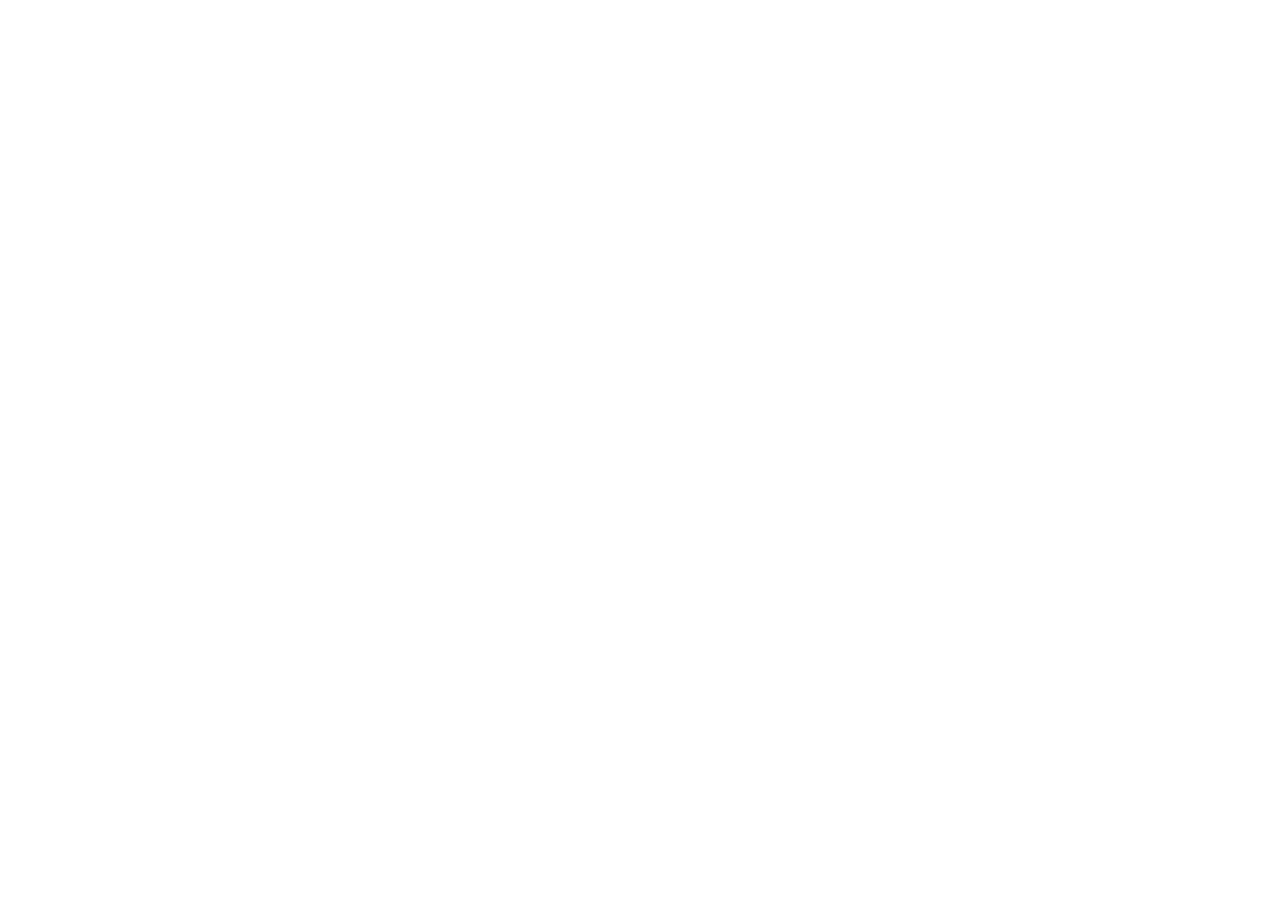
==== index.html @ 6c26a337 "done" ====
<!DOCTYPE html>
<html lang="en">
<head>
    <meta charset="UTF-8">
    <meta name="viewport" content="width=device-width, initial-scale=1.0">
    <title>Document</title>
    <style>
        body{
            background-size: 100rem;
            background-image: url(https://wallpaperaccess.com/full/941788.jpg);
        }
    </style>
</head>
<body>
    <div class="nav"></div>
</body>
</html>
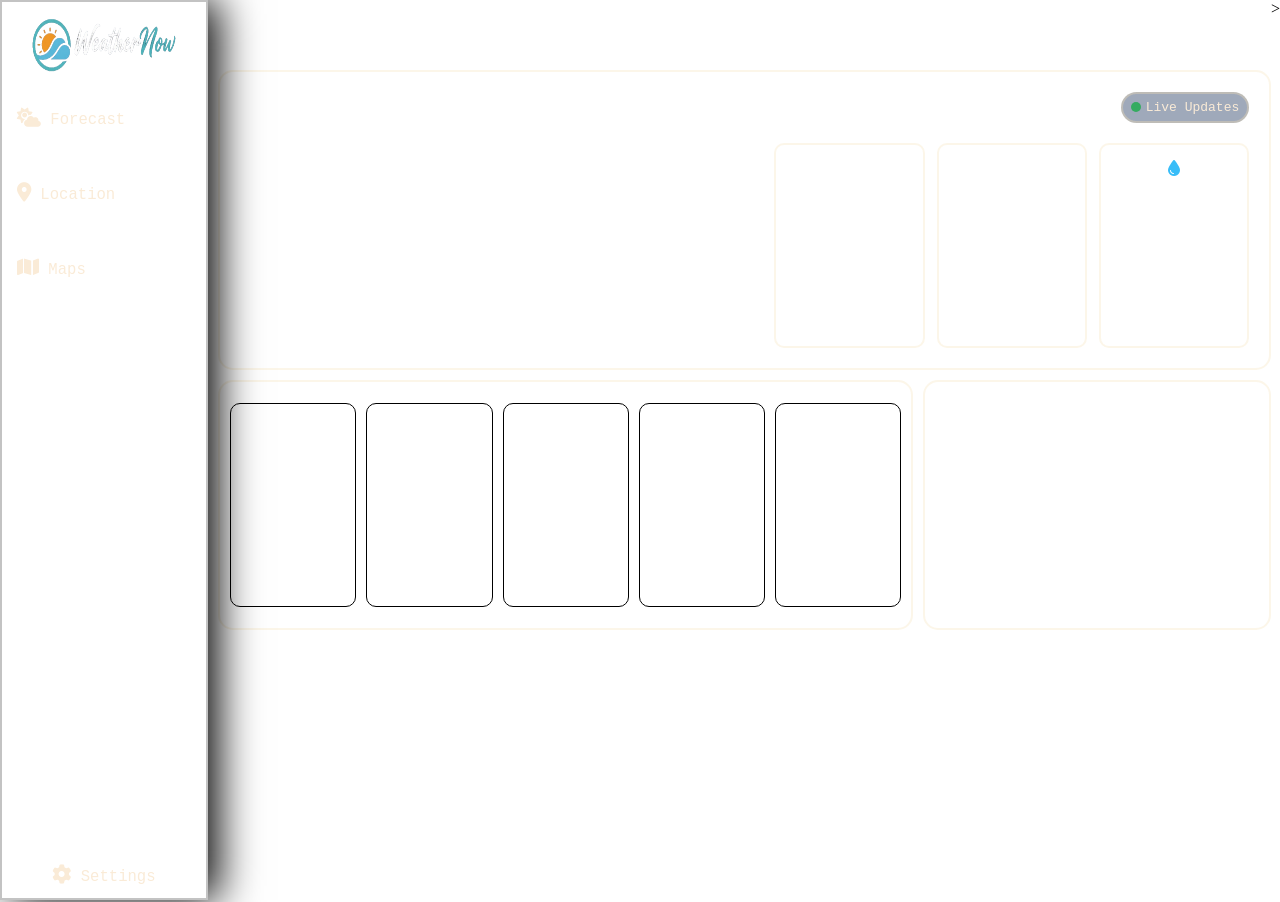
==== commit 7c8bebb2: "Weather app creation" ====
--- a/index.html
+++ b/index.html
@@ -1,17 +1,421 @@
-<!DOCTYPE html>
+<!doctype html>
 <html lang="en">
-<head>
-    <meta charset="UTF-8">
-    <meta name="viewport" content="width=device-width, initial-scale=1.0">
+  <head>
+    <meta charset="UTF-8" />
+    <meta name="viewport" content="width=device-width, initial-scale=1.0" />
     <title>Document</title>
+    <link
+      rel="stylesheet"
+      href="https://cdnjs.cloudflare.com/ajax/libs/font-awesome/6.7.2/css/all.min.css"
+    />
     <style>
-        body{
-            background-size: 100rem;
-            background-image: url(https://wallpaperaccess.com/full/941788.jpg);
+      * {
+        box-sizing: border-box;
+
+        margin: 0;
+      }
+      body {
+        display: flex;
+        overflow-y: hidden;
+        background-image: url(https://wallpaperaccess.com/full/941788.jpg);
+        background-repeat: no-repeat;
+        background-position-y: -100px;
+      }
+      .nav {
+        width: clamp(180px, 20vw, 250px);
+        height: 100vh;
+        /* overflow-wrap: anywhere; */
+        border: 2px solid rgba(0, 0, 0, 0.237);
+        backdrop-filter: blur(2px);
+        box-shadow: 10px 0 40px;
+      }
+      .logo {
+        height: 10%;
+        width: 100%;
+        border-radius: 10px;
+      }
+      .Forecast,
+      .Location,
+      .Maps {
+        font-size: larger;
+        border: 2px solid rgba(245, 245, 220, 0);
+        font-family: monospace;
+        border-radius: 6px;
+        text-decoration: none;
+        color: antiquewhite;
+      }
+      .pages {
+        padding: 10px;
+        display: flex;
+        flex-direction: column;
+        align-items: center;
+        height: 50%;
+        gap: 50px;
+      }
+      .settings {
+        padding-bottom: 15px;
+        height: 40%;
+
+        display: flex;
+        flex-direction: column;
+        justify-content: end;
+      }
+      .settbtn {
+        font-size: larger;
+        font-family: monospace;
+        cursor: pointer;
+        background: none;
+        border: none;
+        color: antiquewhite;
+      }
+      input {
+        height: 10%;
+      }
+      a {
+        width: 100%;
+        /* text-align: center; */
+        padding-left: 3px;
+      }
+      a:hover {
+        background: rgba(255, 255, 255, 0.15);
+        backdrop-filter: blur(20px);
+        /* border: 2px solid rgba(245, 245, 220, 0.627); */
+      }
+      input::placeholder {
+        font-family:
+          "Trebuchet MS", "Lucida Sans Unicode", "Lucida Grande", "Lucida Sans",
+          Arial, sans-serif;
+        padding-left: 10px;
+      }
+      input:focus {
+        backdrop-filter: blur(2px);
+        color: white;
+        outline: none;
+        background-image: radial-gradient(
+          circle farthest-corner at 17.6% 50.7%,
+          rgba(25, 0, 184, 0.433) 0%,
+          rgba(0, 0, 0, 1) 90%
+        );
+      }
+      .container {
+        height: 100vh;
+        width: 100%;
+        padding-top: 10px;
+        padding-left: 10px;
+        display: flex;
+        flex-direction: column;
+        align-items: center;
+        gap: 10px;
+      }
+      .Search {
+        padding-left: 10px;
+        padding-right: 10px;
+        background-color: rgba(182, 112, 20, 0);
+        backdrop-filter: blur(2px);
+        border: 3px solid rgba(222, 184, 135, 0.21);
+        height: 5vh;
+        width: 70%;
+        border-radius: 20px;
+        min-width: 105px;
+      }
+      .main {
+        display: grid;
+        grid-template-columns: 2fr 1fr;
+        grid-template-rows: 300px 250px;
+        gap: 10px;
+        height: 70%;
+        width: 100%;
+      }
+      .hero {
+        grid-column: 1/3;
+        border: 2px solid rgba(245, 222, 179, 0.289);
+        /* height: ; */
+        border-radius: 15px;
+        display: flex;
+        /* flex-direction: column; */
+        padding-left: 20px;
+      }
+      .temp {
+        padding-top: 20px;
+        width: 50%;
+        height: 100%;
+      }
+      .city-name {
+        text-shadow:
+          2px 2px 50px,
+          -2px -2px 50px;
+      }
+      .cel {
+        color: antiquewhite;
+        font-size: clamp(4rem, 10vw, 8rem);
+        line-height: 1;
+      }
+      .super {
+        width: 50%;
+        height: 100%;
+        padding: 20px;
+      }
+      .updates {
+        display: flex;
+        justify-content: end;
+        /* gap: 8px; */
+        height: 20%;
+      }
+      .live-text {
+        color: antiquewhite;
+        font-family: monospace;
+      }
+      .updatecon {
+        backdrop-filter: blur(2px);
+        border-radius: 20px;
+        background-color: #2c436774;
+        border: 2px solid rgba(245, 222, 179, 0.364);
+        min-width: 128px;
+        height: 60%;
+        display: flex;
+        align-items: center;
+        justify-content: center;
+        gap: 5px;
+      }
+      .live-dot {
+        width: 10px;
+        height: 10px;
+        background: #35ab60;
+        border-radius: 50%;
+        animation: pulse 1.5s infinite;
+      }
+      @keyframes pulse {
+        0%,
+        100% {
+          opacity: 1;
         }
+        50% {
+          opacity: 0.4;
+        }
+      }
+      .description {
+        
+            display:grid;
+            grid-template-columns:repeat(3, minmax(0,1fr));
+            gap:12px;
+            height:80%;
+            width:100%;
+
+            align-items: end;
+         }
+      .detail-card {
+        width:100%;
+        height:100%;
+        border-radius:10px;
+        border:2px solid rgba(245,222,179,.289);
+        min-width: 0px;
+        display:flex;
+        flex-direction:column;
+        justify-content:space-between;
+        align-items:center;
+
+        padding:15px;
+      }
+      .forecast {
+        border-radius: 15px;
+        border: 2px solid rgba(245, 222, 179, 0.289);
+        display: grid;
+        grid-template-columns: repeat(5, 1fr);
+        align-items: center;
+        gap: 10px;
+        padding: 10px;
+      }
+      .stats {
+        border-radius: 15px;
+        backdrop-filter: blur(2px);
+        border: 2px solid rgba(245, 222, 179, 0.289);
+      }
+      .day1 {
+        height: 90%;
+        min-width: 70px;
+        border-radius: 10px;
+        border: 1px solid;
+      }
+      #icon {
+        height: 20px;
+      }
+      .search-box {
+        width: 70%;
+        height: 50px;
+
+        display: flex;
+        align-items: center;
+        gap: 10px;
+
+        padding: 0 15px;
+
+        border-radius: 25px;
+
+        background: rgba(255, 255, 255, 0.1);
+        backdrop-filter: blur(1px);
+      }
+
+      .search-box i {
+        color: white;
+        font-size: 18px;
+      }
+
+      .Search {
+        flex: 1;
+        border: none;
+        outline: none;
+        background: transparent;
+        color: white;
+        font-size: 16px;
+      }
+
+      .Search::placeholder {
+        color: rgba(255, 255, 255, 0.7);
+      }
+      .settbtn i {
+        color: antiquewhite;
+        transition: transform 0.2s ease;
+      }
+      .settbtn i:hover {
+        color: #7991b5;
+        transform: rotate(70deg);
+      }
+
+      /* @media (max-width: 768px) {
+        .cel {
+          font-size: 6rem;
+        }
+      }
+
+      @media (max-width: 480px) {
+        .cel {
+          font-size: 6rem;
+        }
+      } */
+      .area {
+        color: antiquewhite;
+        font-size: 2.5cap;
+      }
+      .citybox {
+        height: 50%;
+        width: 50%;
+        display: flex;
+        flex-direction: column;
+      }
+      .tempbox {
+        height: 50%;
+        width: 50%;
+        display: flex;
+        flex-direction: column;
+        justify-content: center;
+      }
+      .weather-disc {
+        color: antiquewhite;
+        white-space: nowrap;
+        overflow: hidden;
+        text-overflow: ellipsis;
+      }
     </style>
-</head>
-<body>
-    <div class="nav"></div>
-</body>
-</html>+  </head>
+  <body>
+    <div class="nav">
+      <img src="logo.png" alt="" class="logo" />
+      <div class="pages">
+        <a href="#" class="Forecast">
+          <i class="fa-solid fa-cloud-sun"></i>
+          Forecast
+        </a>
+        <a href="#" class="Location"
+          ><i class="fa-solid fa-location-dot"></i> Location</a
+        >
+        <a href="#" class="Maps"><i class="fa-solid fa-map"></i> Maps</a>
+      </div>
+      <div class="settings">
+        <button class="settbtn">
+          <i class="fa-solid fa-gear"></i> Settings
+        </button>
+      </div>
+    </div>
+    <div class="container">
+      <div class="search-box">
+        <i class="fa-solid fa-magnifying-glass"></i>
+        <input type="text" placeholder="Search City..." class="Search" />
+      </div>
+      <div class="main">
+        <div class="hero">
+          <div class="temp">
+            <div class="citybox">
+              <h2 class="area">
+                <span class="city-name"></span>
+              </h2>
+              <h3 class="weather-disc"></h3>
+            </div>
+            <div class="tempbox"><h1 class="cel"></h1></div>
+          </div>
+
+          <div class="super">
+            <div class="updates">
+              <div class="updatecon">
+                <span class="live-dot"></span>
+                <span class="live-text">Live Updates</span>
+              </div>
+            </div>
+            <div class="description">
+                
+                <div class="detail-card">
+                    <p class="hi"></p>
+                  <span style="color: white;font-size: medium;font-size: clamp(0.1rem, 2vw, 1rem);">Humidity</span>
+                    
+                </div>
+                
+                <div class="detail-card">
+                    <p class="low"></p>
+                  <span style="color: white;font-size: medium;font-size: clamp(0.1rem, 2vw, 1rem);">Humidity</span>
+                    
+                </div>
+                <div class="detail-card">
+                    <i class="fa-solid fa-droplet" style="color: #38BDF8;"></i>
+                  <p class="humidity"></p>
+                  <span style="color: white;font-size: medium;font-size: clamp(0.1rem, 2vw, 1rem);">Humidity</span>
+                </div>
+            </div>
+          </div>
+        </div>
+        <div class="forecast">
+          <div class="day1"></div>
+          <div class="day1"></div>
+          <div class="day1"></div>
+          <div class="day1"></div>
+          <div class="day1"></div>
+        </div>
+        <div class="stats"></div>
+      </div>
+    </div>
+    <script>
+      const search = document.querySelector(".Search");
+      let city;
+      search.addEventListener("keydown", function (e) {
+        if (e.key === "Enter") {
+          console.log(search.value);
+          city = search.value;
+          const apikey = "7c49ac95fc82605c796707d9c2a1af41";
+          const url = `https://api.openweathermap.org/data/2.5/weather?q=${city}&appid=${apikey}&units=metric`;
+          search.value = "";
+          fetch(url)
+            .then((response) => response.json())
+            .then((data) => {
+              const desc = data.weather[0].description;
+              document.querySelector(".weather-disc").textContent =
+              desc.charAt(0).toUpperCase() + desc.slice(1);
+              document.querySelector(".cel").textContent =
+              `${Math.round(data.main.temp)}°`;
+              document.querySelector(".city-name").innerHTML =
+              `<i class="fa-solid fa-location-dot"></i> ` + data.name;
+              document.querySelector(".humidity").textContent=`${data.main.humidity}`
+            });
+        }
+      });
+    </script>
+  </body>
+</html>
+>
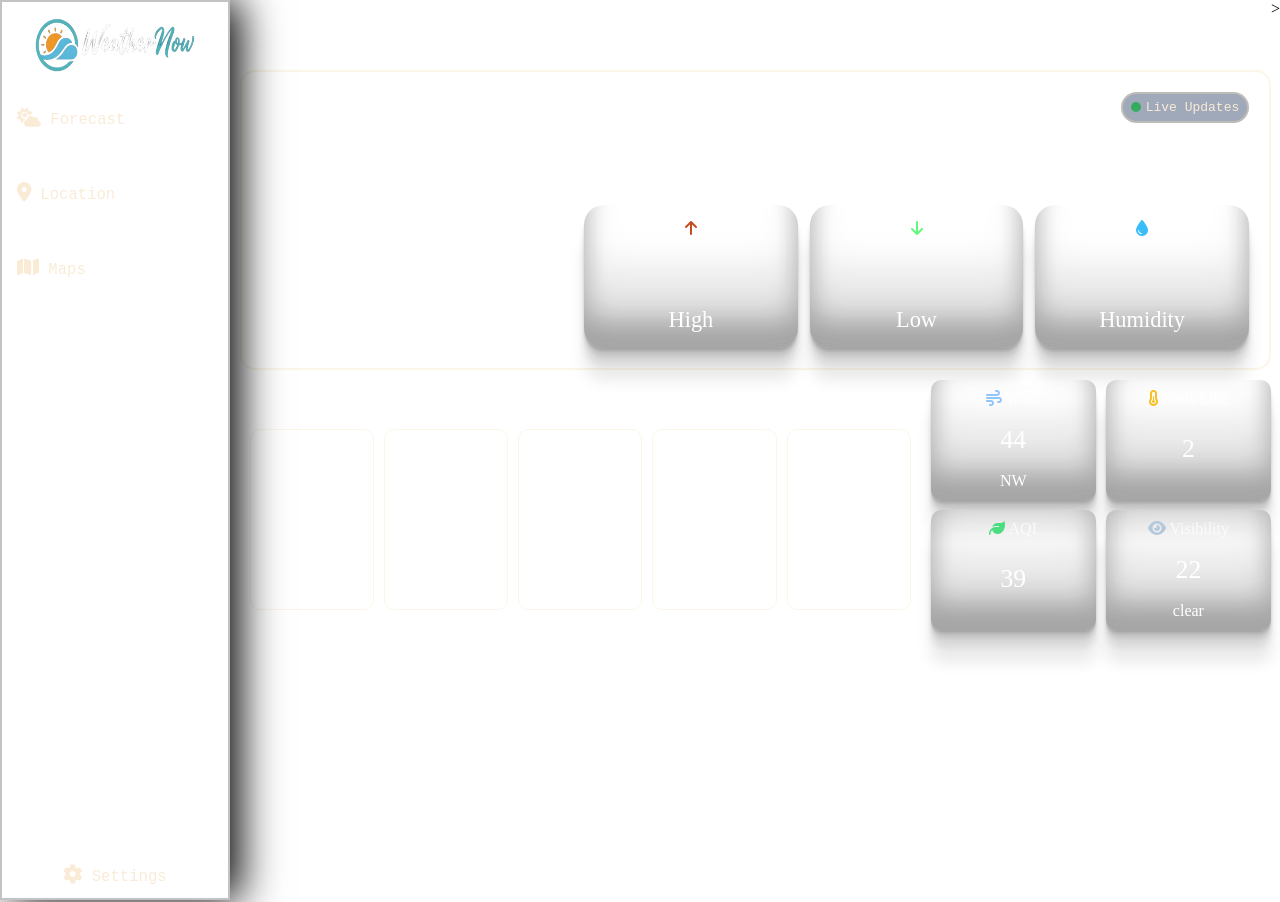
==== commit 68d2cf0b: "changes done" ====
--- a/index.html
+++ b/index.html
@@ -11,18 +11,18 @@
     <style>
       * {
         box-sizing: border-box;
-
         margin: 0;
       }
       body {
         display: flex;
+        height: 100vh;
         overflow-y: hidden;
         background-image: url(https://wallpaperaccess.com/full/941788.jpg);
         background-repeat: no-repeat;
         background-position-y: -100px;
       }
       .nav {
-        width: clamp(180px, 20vw, 250px);
+        width: clamp(100px, 20vw, 230px);
         height: 100vh;
         /* overflow-wrap: anywhere; */
         border: 2px solid rgba(0, 0, 0, 0.237);
@@ -98,7 +98,9 @@
         );
       }
       .container {
-        height: 100vh;
+        flex: 1;
+        /* overflow-x: hidden; */
+        height: 100%;
         width: 100%;
         padding-top: 10px;
         padding-left: 10px;
@@ -137,7 +139,7 @@
       }
       .temp {
         padding-top: 20px;
-        width: 50%;
+        width: 30%;
         height: 100%;
       }
       .city-name {
@@ -147,11 +149,11 @@
       }
       .cel {
         color: antiquewhite;
-        font-size: clamp(4rem, 10vw, 8rem);
+        font-size: clamp(1rem, 10vw, 8rem);
         line-height: 1;
       }
       .super {
-        width: 50%;
+        width: 70%;
         height: 100%;
         padding: 20px;
       }
@@ -194,47 +196,90 @@
         }
       }
       .description {
-        
-            display:grid;
-            grid-template-columns:repeat(3, minmax(0,1fr));
-            gap:12px;
-            height:80%;
-            width:100%;
-
-            align-items: end;
-         }
+        display: grid;
+        grid-template-columns: repeat(3, minmax(0, 1fr));
+        gap: 12px;
+        height: 80%;
+        width: 100%;
+
+        align-items: end;
+      }
       .detail-card {
-        width:100%;
-        height:100%;
-        border-radius:10px;
-        border:2px solid rgba(245,222,179,.289);
+        /* width: 100%; */
+        height: 70%;
+        border-radius: 20px;
+        /* border: 2px solid rgba(245, 222, 179, 0.289); */
         min-width: 0px;
-        display:flex;
-        flex-direction:column;
-        justify-content:space-between;
-        align-items:center;
-
-        padding:15px;
+        display: flex;
+        backdrop-filter: blur(4px);
+        box-shadow:
+          rgba(0, 0, 0, 0.17) 0px -23px 25px 0px inset,
+          rgba(0, 0, 0, 0.15) 0px -36px 30px 0px inset,
+          rgba(0, 0, 0, 0.1) 0px -79px 40px 0px inset,
+          rgba(0, 0, 0, 0.06) 0px 2px 1px,
+          rgba(0, 0, 0, 0.09) 0px 4px 2px,
+          rgba(0, 0, 0, 0.09) 0px 8px 4px,
+          rgba(0, 0, 0, 0.09) 0px 16px 8px,
+          rgba(0, 0, 0, 0.09) 0px 32px 16px;
+        flex-direction: column;
+        justify-content: space-between;
+        align-items: center;
+
+        padding: 15px;
+      }
+      .forecastcon {
+        display: flex;
+        flex-direction: column;
+        border-radius: 15px;
+        /* border: 2px solid rgba(245, 222, 179, 0.289); */
+        padding: 10px;
       }
       .forecast {
-        border-radius: 15px;
-        border: 2px solid rgba(245, 222, 179, 0.289);
         display: grid;
+        height: 90%;
         grid-template-columns: repeat(5, 1fr);
         align-items: center;
         gap: 10px;
-        padding: 10px;
-      }
+      }
+      .forecast-text {
+        color: white;
+        font-family: monospace;
+        font-size: clamp(1rem, 2vw, 3rem);
+      }
+
       .stats {
         border-radius: 15px;
-        backdrop-filter: blur(2px);
-        border: 2px solid rgba(245, 222, 179, 0.289);
+        /* padding: 10px; */
+        /* backdrop-filter: blur(2px); */
+        /* border: 2px solid rgba(245, 222, 179, 0.289); */
+        display: grid;
+        grid-template-columns: repeat(2, 1fr);
+        gap: 10px;
+      }
+      .stats-box {
+        /* border: 1px solid rgba(245, 222, 179, 0.289); */
+        border-radius: 10px;
+        backdrop-filter: blur(4px);
+        padding: 10px;
+        display: flex;
+        justify-content: space-between;
+        box-shadow:
+          rgba(0, 0, 0, 0.17) 0px -23px 25px 0px inset,
+          rgba(0, 0, 0, 0.15) 0px -36px 30px 0px inset,
+          rgba(0, 0, 0, 0.1) 0px -79px 40px 0px inset,
+          rgba(0, 0, 0, 0.06) 0px 2px 1px,
+          rgba(0, 0, 0, 0.09) 0px 4px 2px,
+          rgba(0, 0, 0, 0.09) 0px 8px 4px,
+          rgba(0, 0, 0, 0.09) 0px 16px 8px,
+          rgba(0, 0, 0, 0.09) 0px 32px 16px;
+        flex-direction: column;
+        align-items: center;
       }
       .day1 {
         height: 90%;
-        min-width: 70px;
+        /* min-width: 70px; */
         border-radius: 10px;
-        border: 1px solid;
+        border: 1px solid rgba(245, 222, 179, 0.289);
       }
       #icon {
         height: 20px;
@@ -247,7 +292,7 @@
         align-items: center;
         gap: 10px;
 
-        padding: 0 15px;
+        padding: 15px;
 
         border-radius: 25px;
 
@@ -281,17 +326,6 @@
         transform: rotate(70deg);
       }
 
-      /* @media (max-width: 768px) {
-        .cel {
-          font-size: 6rem;
-        }
-      }
-
-      @media (max-width: 480px) {
-        .cel {
-          font-size: 6rem;
-        }
-      } */
       .area {
         color: antiquewhite;
         font-size: 2.5cap;
@@ -310,11 +344,56 @@
         justify-content: center;
       }
       .weather-disc {
-        color: antiquewhite;
+        color: rgb(61, 124, 165);
+        font-family: monospace;
         white-space: nowrap;
         overflow: hidden;
         text-overflow: ellipsis;
       }
+      .hi,
+      .low,
+      .humidity {
+        color: white;
+        font-size: clamp(0.1rem, 2vw, 2rem);
+      }
+      .high-icon {
+        color: #c64c1f;
+        font-size: 1rem;
+      }
+
+      .low-icon {
+        color: #60fa7a;
+        font-size: 1rem;
+      }
+      .fa-wind {
+        color: #93c5fd;
+      }
+      .fa-temperature-half {
+        color: #FBBF24;
+      }
+      .fa-eye {
+        color: #b4c8dc;
+      }
+      .fa-leaf {
+        color: #4ade80;
+      }
+      .dir,.feels,.quality,.visible{
+        color: white;
+      }
+      .wind,.like,.aqi,.visibility{
+        color: white;
+        font-size:  clamp(0.7rem, 2vw, 2rem);
+      }
+      @media (max-width: 1000px){
+    .main{
+        grid-template-columns: 1fr;
+        grid-template-rows: auto auto auto;
+    }
+
+    .hero{
+        grid-column: auto;
+    }
+}
     </style>
   </head>
   <body>
@@ -361,34 +440,104 @@
               </div>
             </div>
             <div class="description">
-                
-                <div class="detail-card">
-                    <p class="hi"></p>
-                  <span style="color: white;font-size: medium;font-size: clamp(0.1rem, 2vw, 1rem);">Humidity</span>
-                    
-                </div>
-                
-                <div class="detail-card">
-                    <p class="low"></p>
-                  <span style="color: white;font-size: medium;font-size: clamp(0.1rem, 2vw, 1rem);">Humidity</span>
-                    
-                </div>
-                <div class="detail-card">
-                    <i class="fa-solid fa-droplet" style="color: #38BDF8;"></i>
-                  <p class="humidity"></p>
-                  <span style="color: white;font-size: medium;font-size: clamp(0.1rem, 2vw, 1rem);">Humidity</span>
-                </div>
+              <div class="detail-card">
+                <i class="fa-solid fa-arrow-up high-icon"></i>
+                <p class="hi"></p>
+                <span
+                  style="
+                    color: white;
+                    font-size: medium;
+                    font-size: clamp(0.1rem, 2vw, 1.4rem);
+                  "
+                  >High</span
+                >
+              </div>
+
+              <div class="detail-card">
+                <i class="fa-solid fa-arrow-down low-icon"></i>
+                <p class="low"></p>
+
+                <span
+                  style="
+                    color: white;
+                    font-size: medium;
+                    font-size: clamp(0.1rem, 2vw, 1.4rem);
+                  "
+                  >Low</span
+                >
+              </div>
+              <div class="detail-card">
+                <i class="fa-solid fa-droplet" style="color: #38bdf8"></i>
+                <p class="humidity"></p>
+                <span
+                  style="
+                    color: white;
+                    font-size: medium;
+                    font-size: clamp(0.1rem, 2vw, 1.4rem);
+                  "
+                  >Humidity</span
+                >
+              </div>
             </div>
           </div>
         </div>
-        <div class="forecast">
-          <div class="day1"></div>
-          <div class="day1"></div>
-          <div class="day1"></div>
-          <div class="day1"></div>
-          <div class="day1"></div>
+        <div class="forecastcon">
+          <span class="forecast-text">5 Days Forecast</span>
+          <div class="forecast">
+            <div class="day1"></div>
+            <div class="day1"></div>
+            <div class="day1"></div>
+            <div class="day1"></div>
+            <div class="day1"></div>
+          </div>
         </div>
-        <div class="stats"></div>
+        <div class="stats">
+          <div class="stats-box">
+            <span
+              style="
+                color: rgba(255, 255, 255, 0.719);
+                font-size: medium;
+                font-size: clamp(0.rem, 2vw, 1.4rem);
+              "
+            >
+              <i class="fa-solid fa-wind"></i> Wind</span>
+            <p class="wind">44</p>
+            <p class="dir">NW</p>
+          </div>
+          <div class="stats-box">
+            <span
+              style="
+                color: rgba(255, 255, 255, 0.719);
+                font-size: medium;
+                font-size: clamp(0.rem, 2vw, 1.4rem);
+              "
+              ><i class="fa-solid fa-temperature-half"></i></i> Feels Like</span>
+            <p class="like">2</p>
+            <p class="feels"></p>
+          </div>
+          <div class="stats-box">
+            <span
+              style="
+                color: rgba(255, 255, 255, 0.719);
+                font-size: medium;
+                font-size: clamp(0.rem, 2vw, 1.4rem);
+              "
+              ><i class="fa-solid fa-leaf"></i> AQI</span>
+            <p class="aqi">39</p>
+            <p class="quality"></p>
+          </div>
+          <div class="stats-box">
+            <span
+              style="
+                color: rgba(255, 255, 255, 0.719);
+                font-size: medium;
+                font-size: clamp(0.rem, 2vw, 1.4rem);
+              "
+              ><i class="fa-solid fa-eye"></i> Visibility</span>
+            <p class="visibility">22</p>
+            <p class="visible">clear</p>
+          </div>
+        </div>
       </div>
     </div>
     <script>
@@ -404,18 +553,68 @@
           fetch(url)
             .then((response) => response.json())
             .then((data) => {
+              const lon=data.coord.lon;
+              const lat=data.coord.lat;
+              const aqiurl=`https://api.openweathermap.org/data/2.5/air_pollution?lat=${lat}&lon=${lon}&appid=${apikey}`;
+              if(data.cod!=200){
+                alert("City not found")
+              }
+              fetch(aqiurl)
+                .then((response)=> response.json())
+                .then((aqiData)=>{
+                  const aqi = aqiData.list[0].main.aqi;
+                  console.log(aqiData)
+                  document.querySelector(".aqi").textContent = aqi;
+                  const qualities = [
+                        "",
+                        "Good",
+                        "Fair",
+                        "Moderate",
+                        "Poor",
+                        "Very Poor"
+                      ];
+
+                  document.querySelector(".quality").textContent =
+                    qualities[aqi];
+                });
               const desc = data.weather[0].description;
               document.querySelector(".weather-disc").textContent =
-              desc.charAt(0).toUpperCase() + desc.slice(1);
+                desc.charAt(0).toUpperCase() + desc.slice(1);
+
               document.querySelector(".cel").textContent =
-              `${Math.round(data.main.temp)}°`;
+                `${Math.round(data.main.temp)}°`;
+
               document.querySelector(".city-name").innerHTML =
-              `<i class="fa-solid fa-location-dot"></i> ` + data.name;
-              document.querySelector(".humidity").textContent=`${data.main.humidity}`
+                `<i class="fa-solid fa-location-dot"></i> ` + data.name;
+
+              document.querySelector(".hi").textContent =
+                `${Math.round(data.main.temp_max)}°`;
+
+              document.querySelector(".low").textContent =
+                `${Math.round(data.main.temp_min)}°`;
+
+              document.querySelector(".humidity").textContent =
+                `${data.main.humidity}%`;
+
+              document.querySelector(".wind").textContent =
+                `${data.wind.speed}m/s`;
+
+              document.querySelector(".like").textContent =
+                `${Math.round(data.main.feels_like)}°`;
+
+              document.querySelector(".aqi").textContent =
+                `${data.main.humidity}%`;
+
+              document.querySelector(".visibility").textContent =
+                `${(data.visibility / 1000).toFixed(1)} km`;
+              console.log(data)
+              // console.log(data.main.temp_max)
+              // console.log(data.main.temp_min)
+              //   aqiData.list[0].main.aqi;
             });
         }
       });
     </script>
   </body>
 </html>
->+>
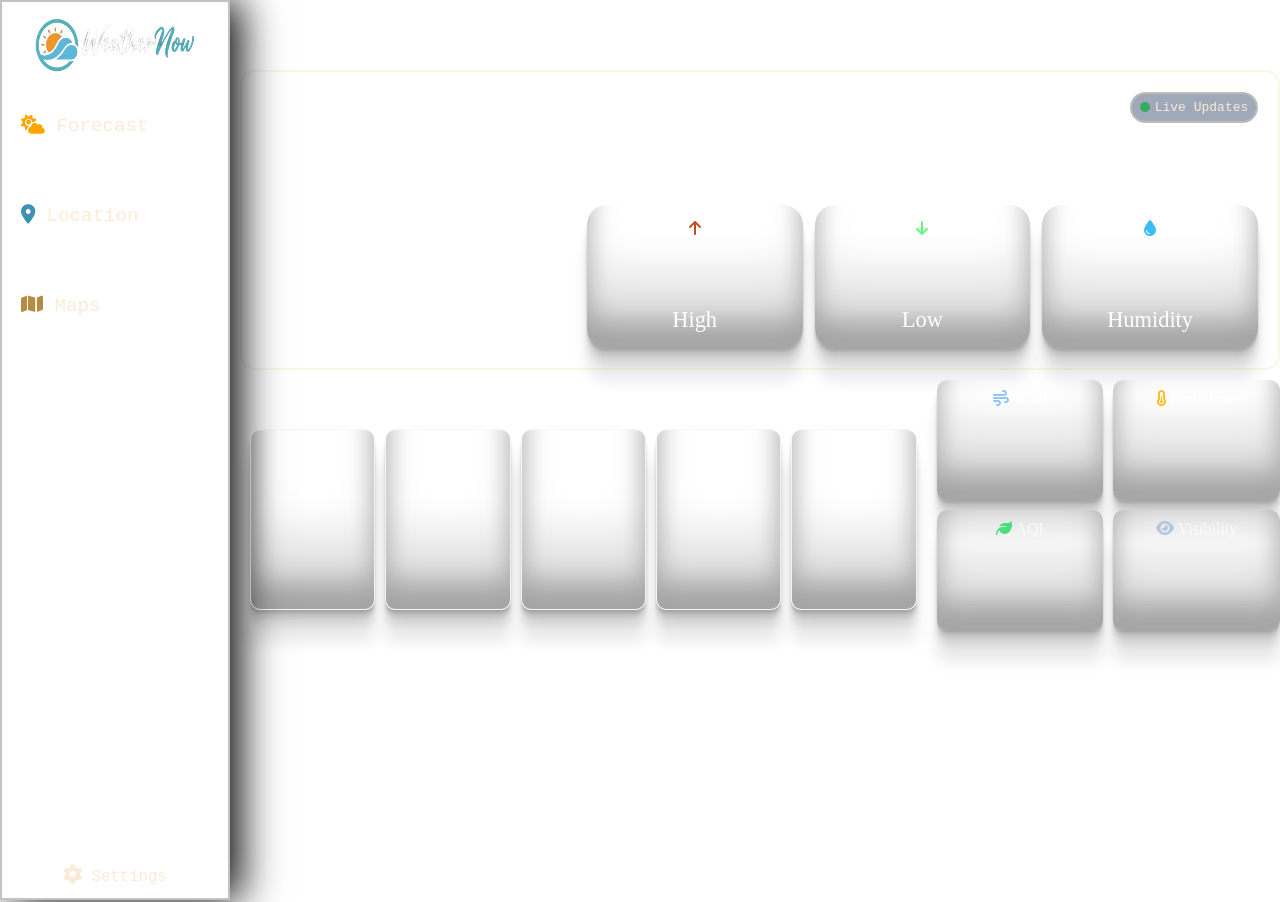
==== commit 0ed2fe29: "changes done in weathernow" ====
--- a/index.html
+++ b/index.html
@@ -1,455 +1,476 @@
 <!doctype html>
 <html lang="en">
-  <head>
+
+<head>
     <meta charset="UTF-8" />
     <meta name="viewport" content="width=device-width, initial-scale=1.0" />
-    <title>Document</title>
-    <link
-      rel="stylesheet"
-      href="https://cdnjs.cloudflare.com/ajax/libs/font-awesome/6.7.2/css/all.min.css"
-    />
+    <title>WeatherNow</title>
+    <link rel="stylesheet" href="https://cdnjs.cloudflare.com/ajax/libs/font-awesome/6.7.2/css/all.min.css" />
     <style>
-      * {
-        box-sizing: border-box;
-        margin: 0;
-      }
-      body {
-        display: flex;
-        height: 100vh;
-        overflow-y: hidden;
-        background-image: url(https://wallpaperaccess.com/full/941788.jpg);
-        background-repeat: no-repeat;
-        background-position-y: -100px;
-      }
-      .nav {
-        width: clamp(100px, 20vw, 230px);
-        height: 100vh;
-        /* overflow-wrap: anywhere; */
-        border: 2px solid rgba(0, 0, 0, 0.237);
-        backdrop-filter: blur(2px);
-        box-shadow: 10px 0 40px;
-      }
-      .logo {
-        height: 10%;
-        width: 100%;
-        border-radius: 10px;
-      }
-      .Forecast,
-      .Location,
-      .Maps {
-        font-size: larger;
-        border: 2px solid rgba(245, 245, 220, 0);
-        font-family: monospace;
-        border-radius: 6px;
-        text-decoration: none;
-        color: antiquewhite;
-      }
-      .pages {
-        padding: 10px;
-        display: flex;
-        flex-direction: column;
-        align-items: center;
-        height: 50%;
-        gap: 50px;
-      }
-      .settings {
-        padding-bottom: 15px;
-        height: 40%;
-
-        display: flex;
-        flex-direction: column;
-        justify-content: end;
-      }
-      .settbtn {
-        font-size: larger;
-        font-family: monospace;
-        cursor: pointer;
-        background: none;
-        border: none;
-        color: antiquewhite;
-      }
-      input {
-        height: 10%;
-      }
-      a {
-        width: 100%;
-        /* text-align: center; */
-        padding-left: 3px;
-      }
-      a:hover {
-        background: rgba(255, 255, 255, 0.15);
-        backdrop-filter: blur(20px);
-        /* border: 2px solid rgba(245, 245, 220, 0.627); */
-      }
-      input::placeholder {
-        font-family:
-          "Trebuchet MS", "Lucida Sans Unicode", "Lucida Grande", "Lucida Sans",
-          Arial, sans-serif;
-        padding-left: 10px;
-      }
-      input:focus {
-        backdrop-filter: blur(2px);
-        color: white;
-        outline: none;
-        background-image: radial-gradient(
-          circle farthest-corner at 17.6% 50.7%,
-          rgba(25, 0, 184, 0.433) 0%,
-          rgba(0, 0, 0, 1) 90%
-        );
-      }
-      .container {
-        flex: 1;
-        /* overflow-x: hidden; */
-        height: 100%;
-        width: 100%;
-        padding-top: 10px;
-        padding-left: 10px;
-        display: flex;
-        flex-direction: column;
-        align-items: center;
-        gap: 10px;
-      }
-      .Search {
-        padding-left: 10px;
-        padding-right: 10px;
-        background-color: rgba(182, 112, 20, 0);
-        backdrop-filter: blur(2px);
-        border: 3px solid rgba(222, 184, 135, 0.21);
-        height: 5vh;
-        width: 70%;
-        border-radius: 20px;
-        min-width: 105px;
-      }
-      .main {
-        display: grid;
-        grid-template-columns: 2fr 1fr;
-        grid-template-rows: 300px 250px;
-        gap: 10px;
-        height: 70%;
-        width: 100%;
-      }
-      .hero {
-        grid-column: 1/3;
-        border: 2px solid rgba(245, 222, 179, 0.289);
-        /* height: ; */
-        border-radius: 15px;
-        display: flex;
-        /* flex-direction: column; */
-        padding-left: 20px;
-      }
-      .temp {
-        padding-top: 20px;
-        width: 30%;
-        height: 100%;
-      }
-      .city-name {
-        text-shadow:
-          2px 2px 50px,
-          -2px -2px 50px;
-      }
-      .cel {
-        color: antiquewhite;
-        font-size: clamp(1rem, 10vw, 8rem);
-        line-height: 1;
-      }
-      .super {
-        width: 70%;
-        height: 100%;
-        padding: 20px;
-      }
-      .updates {
-        display: flex;
-        justify-content: end;
-        /* gap: 8px; */
-        height: 20%;
-      }
-      .live-text {
-        color: antiquewhite;
-        font-family: monospace;
-      }
-      .updatecon {
-        backdrop-filter: blur(2px);
-        border-radius: 20px;
-        background-color: #2c436774;
-        border: 2px solid rgba(245, 222, 179, 0.364);
-        min-width: 128px;
-        height: 60%;
-        display: flex;
-        align-items: center;
-        justify-content: center;
-        gap: 5px;
-      }
-      .live-dot {
-        width: 10px;
-        height: 10px;
-        background: #35ab60;
-        border-radius: 50%;
-        animation: pulse 1.5s infinite;
-      }
-      @keyframes pulse {
-        0%,
-        100% {
-          opacity: 1;
+        * {
+            box-sizing: border-box;
+            margin: 0;
+          }
+          body {
+            display: flex;
+            height: 100vh;
+            overflow-y: hidden;
+            background-image: url(https://wallpaperaccess.com/full/941788.jpg);
+            background-repeat: no-repeat;
+            background-position-y: -100px;
+          }
+          .nav {
+            width: clamp(100px, 20vw, 230px);
+            height: 100vh;
+            /* overflow-wrap: anywhere; */
+            border: 2px solid rgba(0, 0, 0, 0.237);
+            backdrop-filter: blur(2px);
+            box-shadow: 10px 0 40px;
+          }
+          .logo {
+            height: 10%;
+            width: 100%;
+            border-radius: 10px;
+          }
+          .Forecast,
+          .Location,
+          .Maps {
+            font-size: clamp(1rem,2vw,1.2rem);
+
+            font-family: monospace;
+            border-radius: 10px;
+            padding: 9px;
+            text-decoration: none;
+            color: antiquewhite;
+          }
+          .pages {
+            padding: 10px;
+            display: flex;
+            flex-direction: column;
+            align-items: center;
+            height: 50%;
+            gap: 50px;
+          }
+          .settings {
+            padding-bottom: 15px;
+            height: 40%;
+    
+            display: flex;
+            flex-direction: column;
+            justify-content: end;
+          }
+          .settbtn {
+            font-size: larger;
+            font-family: monospace;
+            cursor: pointer;
+            background: none;
+            border: none;
+            color: antiquewhite;
+          }
+          input {
+            height: 10%;
+          }
+          a {
+            width: 100%;
+            /* text-align: center; */
+            padding-left: 3px;
+          }
+          a:hover {
+            background: rgba(255, 255, 255, 0.15);
+            backdrop-filter: blur(20px);
+            /* border: 2px solid rgba(245, 245, 220, 0.627); */
+          }
+          input::placeholder {
+            font-family:
+              "Trebuchet MS", "Lucida Sans Unicode", "Lucida Grande", "Lucida Sans",
+              Arial, sans-serif;
+            padding-left: 10px;
+          }
+          input:focus {
+            backdrop-filter: blur(2px);
+            color: white;
+            outline: none;
+            background-image: radial-gradient(
+              circle farthest-corner at 17.6% 50.7%,
+              rgba(25, 0, 184, 0.433) 0%,
+              rgba(0, 0, 0, 1) 90%
+            );
+          }
+          .container {
+            flex: 1;
+            overflow-x: hidden;
+            scrollbar-width: thin;
+            height: 100%;
+            width: 100%;
+            padding-top: 10px;
+            padding-left: 10px;
+            display: flex;
+            flex-direction: column;
+            align-items: center;
+            gap: 10px;
+          }
+          .Search {
+            padding-left: 10px;
+            padding-right: 10px;
+            background-color: rgba(182, 112, 20, 0);
+            backdrop-filter: blur(2px);
+            border: 3px solid rgba(222, 184, 135, 0.21);
+            height: 5vh;
+            width: 70%;
+            border-radius: 20px;
+            min-width: 105px;
+          }
+          .main {
+            display: grid;
+            grid-template-columns: 2fr 1fr;
+            grid-template-rows: 300px 250px;
+            gap: 10px;
+            height: 70%;
+            width: 100%;
+          }
+          .hero {
+            grid-column: 1/3;
+            border: 2px solid rgba(245, 222, 179, 0.289);
+            /* height: ; */
+            border-radius: 15px;
+            display: flex;
+            /* flex-direction: column; */
+            padding-left: 20px;
+          }
+          .temp {
+            padding-top: 20px;
+            width: 30%;
+            height: 100%;
+          }
+          .city-name {
+            text-shadow:
+              2px 2px 50px,
+              -2px -2px 50px;
+          }
+          .cel {
+            color: antiquewhite;
+            font-size: clamp(1rem, 10vw, 8rem);
+            line-height: 1;
+          }
+          .super {
+            width: 70%;
+            height: 100%;
+            padding: 20px;
+          }
+          .updates {
+            display: flex;
+            justify-content: end;
+            /* gap: 8px; */
+            height: 20%;
+          }
+          .live-text {
+            color: antiquewhite;
+            font-family: monospace;
+          }
+          .updatecon {
+            backdrop-filter: blur(2px);
+            border-radius: 20px;
+            background-color: #2c436774;
+            border: 2px solid rgba(245, 222, 179, 0.364);
+            min-width: 128px;
+            height: 60%;
+            display: flex;
+            align-items: center;
+            justify-content: center;
+            gap: 5px;
+          }
+          .live-dot {
+            width: 10px;
+            height: 10px;
+            background: #35ab60;
+            border-radius: 50%;
+            animation: pulse 1.5s infinite;
+          }
+          @keyframes pulse {
+            0%,
+            100% {
+              opacity: 1;
+            }
+            50% {
+              opacity: 0.4;
+            }
+          }
+          .description {
+            display: grid;
+            grid-template-columns: repeat(3, minmax(0, 1fr));
+            gap: 12px;
+            height: 80%;
+            width: 100%;
+    
+            align-items: end;
+          }
+          .detail-card {
+            /* width: 100%; */
+            height: 70%;
+            border-radius: 20px;
+            /* border: 2px solid rgba(245, 222, 179, 0.289); */
+            min-width: 0px;
+            display: flex;
+            backdrop-filter: blur(4px);
+            box-shadow:
+              rgba(0, 0, 0, 0.17) 0px -23px 25px 0px inset,
+              rgba(0, 0, 0, 0.15) 0px -36px 30px 0px inset,
+              rgba(0, 0, 0, 0.1) 0px -79px 40px 0px inset,
+              rgba(0, 0, 0, 0.06) 0px 2px 1px,
+              rgba(0, 0, 0, 0.09) 0px 4px 2px,
+              rgba(0, 0, 0, 0.09) 0px 8px 4px,
+              rgba(0, 0, 0, 0.09) 0px 16px 8px,
+              rgba(0, 0, 0, 0.09) 0px 32px 16px;
+            flex-direction: column;
+            justify-content: space-between;
+            align-items: center;
+    
+            padding: 15px;
+          }
+          .forecastcon {
+            display: flex;
+            flex-direction: column;
+            border-radius: 15px;
+            /* border: 2px solid rgba(245, 222, 179, 0.289); */
+            padding: 10px;
+          }
+          .forecast {
+            display: grid;
+            height: 90%;
+            grid-template-columns: repeat(5, 1fr);
+            align-items: center;
+            gap: 10px;
+          }
+          .forecast-text {
+            color: white;
+            font-family: monospace;
+            font-size: clamp(1rem, 2vw, 3rem);
+          }
+    
+          .stats {
+            border-radius: 15px;
+            /* padding: 10px; */
+            /* backdrop-filter: blur(2px); */
+            /* border: 2px solid rgba(245, 222, 179, 0.289); */
+            display: grid;
+            grid-template-columns: repeat(2, 1fr);
+            gap: 10px;
+          }
+          .stats-box {
+            /* border: 1px solid rgba(245, 222, 179, 0.289); */
+            border-radius: 10px;
+            backdrop-filter: blur(4px);
+            padding: 10px;
+            display: flex;
+            justify-content: space-between;
+            box-shadow:
+              rgba(0, 0, 0, 0.17) 0px -23px 25px 0px inset,
+              rgba(0, 0, 0, 0.15) 0px -36px 30px 0px inset,
+              rgba(0, 0, 0, 0.1) 0px -79px 40px 0px inset,
+              rgba(0, 0, 0, 0.06) 0px 2px 1px,
+              rgba(0, 0, 0, 0.09) 0px 4px 2px,
+              rgba(0, 0, 0, 0.09) 0px 8px 4px,
+              rgba(0, 0, 0, 0.09) 0px 16px 8px,
+              rgba(0, 0, 0, 0.09) 0px 32px 16px;
+            flex-direction: column;
+            align-items: center;
+          }
+          .days {
+            height: 90%;
+            /* min-width: 70px; */
+            border-radius: 10px;
+            display: flex;
+            flex-direction: column;
+            justify-content: center;
+            align-items: center;
+            backdrop-filter: blur(2px);
+            border: 1px solid rgba(245, 222, 179, 0.289);
+            padding: 10px;
+            box-shadow:
+              rgba(0, 0, 0, 0.17) 0px -23px 25px 0px inset,
+              rgba(0, 0, 0, 0.15) 0px -36px 30px 0px inset,
+              rgba(0, 0, 0, 0.1) 0px -79px 40px 0px inset,
+              rgba(0, 0, 0, 0.06) 0px 2px 1px,
+              rgba(0, 0, 0, 0.09) 0px 4px 2px,
+              rgba(0, 0, 0, 0.09) 0px 8px 4px,
+              rgba(0, 0, 0, 0.09) 0px 16px 8px,
+              rgba(0, 0, 0, 0.09) 0px 32px 16px;
+          }
+          .weekdays{
+            font-size: clamp(1rem, 2vw, 3rem);
+            color:rgba(255, 255, 255, 0.73);
+            font-family: monospace;
+          }
+          .weektemp{
+            color: white;
+          }
+          #icon {
+            height: 20px;
+          }
+          .search-box {
+            width: 70%;
+            height: 50px;
+    
+            display: flex;
+            align-items: center;
+            gap: 10px;
+    
+            padding: 15px;
+    
+            border-radius: 25px;
+    
+            background: rgba(255, 255, 255, 0.1);
+            backdrop-filter: blur(1px);
+          }
+    
+          .search-box i {
+            color: white;
+            font-size: 18px;
+          }
+    
+          .Search {
+            flex: 1;
+            border: none;
+            outline: none;
+            background: transparent;
+            color: white;
+            font-size: 16px;
+          }
+    
+          .Search::placeholder {
+            color: rgba(255, 255, 255, 0.7);
+          }
+          .settbtn i {
+            color: antiquewhite;
+            transition: transform 0.2s ease;
+          }
+          .settbtn i:hover {
+            color: #7991b5;
+            transform: rotate(70deg);
+          }
+    
+          .area {
+            color: antiquewhite;
+            font-size: 2.5cap;
+          }
+          .citybox {
+            height: 50%;
+            width: 50%;
+            display: flex;
+            flex-direction: column;
+          }
+          .tempbox {
+            height: 50%;
+            width: 50%;
+            display: flex;
+            flex-direction: column;
+            justify-content: center;
+          }
+          .weather-disc {
+            color: rgb(61, 124, 165);
+            font-family: monospace;
+            white-space: nowrap;
+            overflow: hidden;
+            text-overflow: ellipsis;
+          }
+          .hi,
+          .low,
+          .humidity {
+            color: white;
+            font-size: clamp(0.1rem, 2vw, 2rem);
+          }
+          .high-icon {
+            color: #c64c1f;
+            font-size: 1rem;
+          }
+    
+          .low-icon {
+            color: #60fa7a;
+            font-size: 1rem;
+          }
+          .fa-wind {
+            color: #93c5fd;
+          }
+          .fa-temperature-half {
+            color: #FBBF24;
+          }
+          .fa-eye {
+            color: #b4c8dc;
+          }
+          .fa-leaf {
+            color: #4ade80;
+          }
+          .dir,.feels,.quality,.visible{
+            color: white;
+          }
+          .wind,.like,.aqi,.visibility{
+            color: white;
+            font-size:  clamp(0.7rem, 2vw, 2rem);
+          }
+          @media (max-width: 1000px){
+        .main{
+            grid-template-columns: 1fr;
+            grid-template-rows: auto auto auto;
         }
-        50% {
-          opacity: 0.4;
+    
+        .hero{
+            grid-column: auto;
         }
-      }
-      .description {
-        display: grid;
-        grid-template-columns: repeat(3, minmax(0, 1fr));
-        gap: 12px;
-        height: 80%;
-        width: 100%;
-
-        align-items: end;
-      }
-      .detail-card {
-        /* width: 100%; */
-        height: 70%;
-        border-radius: 20px;
-        /* border: 2px solid rgba(245, 222, 179, 0.289); */
-        min-width: 0px;
-        display: flex;
-        backdrop-filter: blur(4px);
-        box-shadow:
-          rgba(0, 0, 0, 0.17) 0px -23px 25px 0px inset,
-          rgba(0, 0, 0, 0.15) 0px -36px 30px 0px inset,
-          rgba(0, 0, 0, 0.1) 0px -79px 40px 0px inset,
-          rgba(0, 0, 0, 0.06) 0px 2px 1px,
-          rgba(0, 0, 0, 0.09) 0px 4px 2px,
-          rgba(0, 0, 0, 0.09) 0px 8px 4px,
-          rgba(0, 0, 0, 0.09) 0px 16px 8px,
-          rgba(0, 0, 0, 0.09) 0px 32px 16px;
-        flex-direction: column;
-        justify-content: space-between;
-        align-items: center;
-
-        padding: 15px;
-      }
-      .forecastcon {
-        display: flex;
-        flex-direction: column;
-        border-radius: 15px;
-        /* border: 2px solid rgba(245, 222, 179, 0.289); */
-        padding: 10px;
-      }
-      .forecast {
-        display: grid;
-        height: 90%;
-        grid-template-columns: repeat(5, 1fr);
-        align-items: center;
-        gap: 10px;
-      }
-      .forecast-text {
-        color: white;
-        font-family: monospace;
-        font-size: clamp(1rem, 2vw, 3rem);
-      }
-
-      .stats {
-        border-radius: 15px;
-        /* padding: 10px; */
-        /* backdrop-filter: blur(2px); */
-        /* border: 2px solid rgba(245, 222, 179, 0.289); */
-        display: grid;
-        grid-template-columns: repeat(2, 1fr);
-        gap: 10px;
-      }
-      .stats-box {
-        /* border: 1px solid rgba(245, 222, 179, 0.289); */
-        border-radius: 10px;
-        backdrop-filter: blur(4px);
-        padding: 10px;
-        display: flex;
-        justify-content: space-between;
-        box-shadow:
-          rgba(0, 0, 0, 0.17) 0px -23px 25px 0px inset,
-          rgba(0, 0, 0, 0.15) 0px -36px 30px 0px inset,
-          rgba(0, 0, 0, 0.1) 0px -79px 40px 0px inset,
-          rgba(0, 0, 0, 0.06) 0px 2px 1px,
-          rgba(0, 0, 0, 0.09) 0px 4px 2px,
-          rgba(0, 0, 0, 0.09) 0px 8px 4px,
-          rgba(0, 0, 0, 0.09) 0px 16px 8px,
-          rgba(0, 0, 0, 0.09) 0px 32px 16px;
-        flex-direction: column;
-        align-items: center;
-      }
-      .day1 {
-        height: 90%;
-        /* min-width: 70px; */
-        border-radius: 10px;
-        border: 1px solid rgba(245, 222, 179, 0.289);
-      }
-      #icon {
-        height: 20px;
-      }
-      .search-box {
-        width: 70%;
-        height: 50px;
-
-        display: flex;
-        align-items: center;
-        gap: 10px;
-
-        padding: 15px;
-
-        border-radius: 25px;
-
-        background: rgba(255, 255, 255, 0.1);
-        backdrop-filter: blur(1px);
-      }
-
-      .search-box i {
-        color: white;
-        font-size: 18px;
-      }
-
-      .Search {
-        flex: 1;
-        border: none;
-        outline: none;
-        background: transparent;
-        color: white;
-        font-size: 16px;
-      }
-
-      .Search::placeholder {
-        color: rgba(255, 255, 255, 0.7);
-      }
-      .settbtn i {
-        color: antiquewhite;
-        transition: transform 0.2s ease;
-      }
-      .settbtn i:hover {
-        color: #7991b5;
-        transform: rotate(70deg);
-      }
-
-      .area {
-        color: antiquewhite;
-        font-size: 2.5cap;
-      }
-      .citybox {
-        height: 50%;
-        width: 50%;
-        display: flex;
-        flex-direction: column;
-      }
-      .tempbox {
-        height: 50%;
-        width: 50%;
-        display: flex;
-        flex-direction: column;
-        justify-content: center;
-      }
-      .weather-disc {
-        color: rgb(61, 124, 165);
-        font-family: monospace;
-        white-space: nowrap;
-        overflow: hidden;
-        text-overflow: ellipsis;
-      }
-      .hi,
-      .low,
-      .humidity {
-        color: white;
-        font-size: clamp(0.1rem, 2vw, 2rem);
-      }
-      .high-icon {
-        color: #c64c1f;
-        font-size: 1rem;
-      }
-
-      .low-icon {
-        color: #60fa7a;
-        font-size: 1rem;
-      }
-      .fa-wind {
-        color: #93c5fd;
-      }
-      .fa-temperature-half {
-        color: #FBBF24;
-      }
-      .fa-eye {
-        color: #b4c8dc;
-      }
-      .fa-leaf {
-        color: #4ade80;
-      }
-      .dir,.feels,.quality,.visible{
-        color: white;
-      }
-      .wind,.like,.aqi,.visibility{
-        color: white;
-        font-size:  clamp(0.7rem, 2vw, 2rem);
-      }
-      @media (max-width: 1000px){
-    .main{
-        grid-template-columns: 1fr;
-        grid-template-rows: auto auto auto;
     }
-
-    .hero{
-        grid-column: auto;
-    }
-}
     </style>
-  </head>
-  <body>
+</head>
+
+<body>
     <div class="nav">
-      <img src="logo.png" alt="" class="logo" />
-      <div class="pages">
-        <a href="#" class="Forecast">
-          <i class="fa-solid fa-cloud-sun"></i>
-          Forecast
-        </a>
-        <a href="#" class="Location"
-          ><i class="fa-solid fa-location-dot"></i> Location</a
+        <img src="logo.png" alt="" class="logo" />
+        <div class="pages">
+            <a href="index.html" class="Forecast">
+                <i class="fa-solid fa-cloud-sun" style="color: orange;"></i> Forecast
+            </a>
+            <a href="location.html" class="Location"><i class="fa-solid fa-location-dot" style="color: rgb(62, 145, 177);"></i> Location</a
         >
-        <a href="#" class="Maps"><i class="fa-solid fa-map"></i> Maps</a>
-      </div>
-      <div class="settings">
-        <button class="settbtn">
-          <i class="fa-solid fa-gear"></i> Settings
-        </button>
-      </div>
+        <a href="map.html" class="Maps"><i class="fa-solid fa-map" style="color: rgb(181, 140, 66);"></i> Maps</a>
+        </div>
+        <div class="settings">
+            <button class="settbtn">
+                <i class="fa-solid fa-gear"></i> Settings
+            </button>
+        </div>
     </div>
     <div class="container">
-      <div class="search-box">
-        <i class="fa-solid fa-magnifying-glass"></i>
-        <input type="text" placeholder="Search City..." class="Search" />
-      </div>
-      <div class="main">
-        <div class="hero">
-          <div class="temp">
-            <div class="citybox">
-              <h2 class="area">
+        <div class="search-box">
+            <i class="fa-solid fa-magnifying-glass"></i>
+            <input type="text" placeholder="Search City..." class="Search" />
+        </div>
+        <div class="main">
+            <div class="hero">
+                <div class="temp">
+                    <div class="citybox">
+                        <h2 class="area">
                 <span class="city-name"></span>
               </h2>
-              <h3 class="weather-disc"></h3>
-            </div>
-            <div class="tempbox"><h1 class="cel"></h1></div>
-          </div>
-
-          <div class="super">
-            <div class="updates">
-              <div class="updatecon">
-                <span class="live-dot"></span>
-                <span class="live-text">Live Updates</span>
-              </div>
-            </div>
-            <div class="description">
-              <div class="detail-card">
-                <i class="fa-solid fa-arrow-up high-icon"></i>
-                <p class="hi"></p>
-                <span
-                  style="
+                        <h3 class="weather-disc"></h3>
+                    </div>
+                    <div class="tempbox">
+                        <h1 class="cel"></h1></div>
+                </div>
+
+                <div class="super">
+                    <div class="updates">
+                        <div class="updatecon">
+                            <span class="live-dot"></span>
+                            <span class="live-text">Live Updates</span>
+                        </div>
+                    </div>
+                    <div class="description">
+                        <div class="detail-card">
+                            <i class="fa-solid fa-arrow-up high-icon"></i>
+                            <p class="hi"></p>
+                            <span style="
                     color: white;
                     font-size: medium;
                     font-size: clamp(0.1rem, 2vw, 1.4rem);
-                  "
-                  >High</span
+                  ">High</span
                 >
               </div>
 
@@ -483,138 +504,219 @@
         </div>
         <div class="forecastcon">
           <span class="forecast-text">5 Days Forecast</span>
-          <div class="forecast">
-            <div class="day1"></div>
-            <div class="day1"></div>
-            <div class="day1"></div>
-            <div class="day1"></div>
-            <div class="day1"></div>
-          </div>
-        </div>
-        <div class="stats">
-          <div class="stats-box">
-            <span
-              style="
+                            <div class="forecast">
+                                <div class="days">
+                                                                                      
+                                </div>
+                                <div class="days">
+                                  
+                                </div>
+                                <div class="days">
+                                  
+                                </div>
+                                <div class="days">
+                                  
+                                </div>
+                                <div class="days">
+                                  
+                                </div>
+                            </div>
+                        </div>
+                        <div class="stats">
+                            <div class="stats-box">
+                                <span style="
                 color: rgba(255, 255, 255, 0.719);
                 font-size: medium;
                 font-size: clamp(0.rem, 2vw, 1.4rem);
-              "
-            >
+              ">
               <i class="fa-solid fa-wind"></i> Wind</span>
-            <p class="wind">44</p>
-            <p class="dir">NW</p>
-          </div>
-          <div class="stats-box">
-            <span
-              style="
+                                <p class="wind"></p>
+                                <p class="dir"></p>
+                            </div>
+                            <div class="stats-box">
+                                <span style="
                 color: rgba(255, 255, 255, 0.719);
                 font-size: medium;
                 font-size: clamp(0.rem, 2vw, 1.4rem);
-              "
-              ><i class="fa-solid fa-temperature-half"></i></i> Feels Like</span>
-            <p class="like">2</p>
-            <p class="feels"></p>
-          </div>
-          <div class="stats-box">
-            <span
-              style="
+                "><i class="fa-solid fa-temperature-half"></i></i> Feels Like</span>
+                                <p class="like"></p>
+                                <p class="feels"></p>
+                              </div>
+                              <div class="stats-box">
+                                <span style="
                 color: rgba(255, 255, 255, 0.719);
                 font-size: medium;
                 font-size: clamp(0.rem, 2vw, 1.4rem);
-              "
-              ><i class="fa-solid fa-leaf"></i> AQI</span>
-            <p class="aqi">39</p>
-            <p class="quality"></p>
-          </div>
-          <div class="stats-box">
-            <span
-              style="
+              "><i class="fa-solid fa-leaf"></i> AQI</span>
+                                <p class="aqi"></p>
+                                <p class="quality"></p>
+                            </div>
+                            <div class="stats-box">
+                                <span style="
                 color: rgba(255, 255, 255, 0.719);
                 font-size: medium;
                 font-size: clamp(0.rem, 2vw, 1.4rem);
-              "
-              ><i class="fa-solid fa-eye"></i> Visibility</span>
-            <p class="visibility">22</p>
-            <p class="visible">clear</p>
-          </div>
-        </div>
-      </div>
-    </div>
-    <script>
-      const search = document.querySelector(".Search");
-      let city;
-      search.addEventListener("keydown", function (e) {
-        if (e.key === "Enter") {
-          console.log(search.value);
-          city = search.value;
-          const apikey = "7c49ac95fc82605c796707d9c2a1af41";
-          const url = `https://api.openweathermap.org/data/2.5/weather?q=${city}&appid=${apikey}&units=metric`;
-          search.value = "";
-          fetch(url)
-            .then((response) => response.json())
-            .then((data) => {
-              const lon=data.coord.lon;
-              const lat=data.coord.lat;
-              const aqiurl=`https://api.openweathermap.org/data/2.5/air_pollution?lat=${lat}&lon=${lon}&appid=${apikey}`;
-              if(data.cod!=200){
-                alert("City not found")
-              }
-              fetch(aqiurl)
-                .then((response)=> response.json())
-                .then((aqiData)=>{
-                  const aqi = aqiData.list[0].main.aqi;
-                  console.log(aqiData)
-                  document.querySelector(".aqi").textContent = aqi;
-                  const qualities = [
-                        "",
-                        "Good",
-                        "Fair",
-                        "Moderate",
-                        "Poor",
-                        "Very Poor"
-                      ];
-
-                  document.querySelector(".quality").textContent =
-                    qualities[aqi];
-                });
-              const desc = data.weather[0].description;
-              document.querySelector(".weather-disc").textContent =
-                desc.charAt(0).toUpperCase() + desc.slice(1);
-
-              document.querySelector(".cel").textContent =
-                `${Math.round(data.main.temp)}°`;
-
-              document.querySelector(".city-name").innerHTML =
-                `<i class="fa-solid fa-location-dot"></i> ` + data.name;
-
-              document.querySelector(".hi").textContent =
-                `${Math.round(data.main.temp_max)}°`;
-
-              document.querySelector(".low").textContent =
-                `${Math.round(data.main.temp_min)}°`;
-
-              document.querySelector(".humidity").textContent =
-                `${data.main.humidity}%`;
-
-              document.querySelector(".wind").textContent =
-                `${data.wind.speed}m/s`;
-
-              document.querySelector(".like").textContent =
-                `${Math.round(data.main.feels_like)}°`;
-
-              document.querySelector(".aqi").textContent =
-                `${data.main.humidity}%`;
-
-              document.querySelector(".visibility").textContent =
-                `${(data.visibility / 1000).toFixed(1)} km`;
-              console.log(data)
-              // console.log(data.main.temp_max)
-              // console.log(data.main.temp_min)
-              //   aqiData.list[0].main.aqi;
-            });
-        }
-      });
-    </script>
-  </body>
-</html>
->
+              "><i class="fa-solid fa-eye"></i> Visibility</span>
+                                <p class="visibility"></p>
+                                <p class="visible"></p>
+                            </div>
+                        </div>
+                    </div>
+                </div>
+                <script>
+                    const search = document.querySelector(".Search");
+                      let city;
+                      search.addEventListener("keydown", function (e) {
+                        if (e.key === "Enter") {
+                          console.log(search.value);
+                          city = search.value;
+                          const apikey = "7c49ac95fc82605c796707d9c2a1af41";
+                          const url = `https://api.openweathermap.org/data/2.5/weather?q=${city}&appid=${apikey}&units=metric`;
+                          search.value = "";
+
+
+                          function getWindDirection(degree) {
+                            const directions = ["N", "NE", "E", "SE", "S", "SW", "W", "NW"];
+                            // Divide by 45 degrees, round it, and wrap it within the array length
+                            const index = Math.round(degree / 45) % 8;
+                            return directions[index];
+                          }
+
+
+                          function getVisibilityStatus(visibilityInMeters) {
+                            if (visibilityInMeters >= 5000) {
+                              return "Clear";
+                            } else if (visibilityInMeters >= 2000) {
+                              return "Moderate";
+                            } else if (visibilityInMeters >= 1000) {
+                              return "Poor";
+                            } else {
+                              return "Very Poor"; // Usually means heavy fog
+                            }
+                          }
+
+                          function getFeelsLikeStatus(temp) {
+                            if (temp >= 32) {
+                              return "Very Hot";
+                            } else if (temp >= 25) {
+                              return "Hot";
+                            } else if (temp >= 20) {
+                              return "Warm";
+                            } else if (temp >= 10) {
+                              return "Cool";
+                            } else if (temp >= 0) {
+                              return "Cold";
+                            } else {
+                              return "Freezing";
+                            }
+                          }
+                          fetch(url)
+                          .then((response) => response.json())
+                          .then((data) => {
+
+                            
+                              const desc = data.weather[0].description;
+                              document.querySelector(".weather-disc").textContent =
+                                desc.charAt(0).toUpperCase() + desc.slice(1);
+                
+                              document.querySelector(".cel").textContent =
+                                `${Math.round(data.main.temp)}°`;
+                
+                              document.querySelector(".city-name").innerHTML =
+                                `<i class="fa-solid fa-location-dot" style="color:rgb(62, 145, 177)"></i> ` + data.name;
+                
+                              document.querySelector(".hi").textContent =
+                                `${Math.round(data.main.temp_max)}°`;
+                
+                              document.querySelector(".low").textContent =
+                                `${Math.round(data.main.temp_min)}°`;
+                
+                              document.querySelector(".humidity").textContent =
+                                `${data.main.humidity}%`;
+                                
+
+                                const lon=data.coord.lon;
+                                const lat=data.coord.lat;
+                                const aqiqurl=`https://api.openweathermap.org/data/2.5/air_pollution?lat=${lat}&lon=${lon}&appid=${apikey}`;
+                              const token="1d9d95643863cddd57313445e5144b409d226be6";
+                              const aqiurl=`https://api.waqi.info/feed/geo:${lat};${lon}/?token=${token}`;
+                              // if(data.cod!=200){
+                                //   alert("City not found")
+                                // }
+                                fetch(aqiurl)
+                                .then((response)=> response.json())
+                                .then((aqiData)=>{
+                                  const aqi = aqiData.data.aqi;
+                                  console.log(aqiData)
+                                  console.log(aqi)
+                                  document.querySelector(".aqi").textContent = aqi;
+                                  
+                                });
+                                
+                                fetch(aqiqurl)
+                                  .then((response)=> response.json())
+                                  .then((aqiqData)=>{
+                                    const aqi = aqiqData.list[0].main.aqi;
+                                    console.log(aqiqData)
+                                    const qualities = [
+                                          "",
+                                          "Good",
+                                          "Fair",
+                                          "Moderate",
+                                          "Poor",
+                                          "Very Poor"
+                                        ];
+                  
+                                    document.querySelector(".quality").textContent =
+                                      qualities[aqi];
+                                });
+                                document.querySelector(".wind").textContent =
+                                `${data.wind.speed}m/s`;
+
+                                document.querySelector(".dir").textContent = getWindDirection(data.wind.deg);
+
+
+                              document.querySelector(".like").textContent =
+                                `${Math.round(data.main.feels_like)}°`;
+                
+                              document.querySelector(".feels").textContent=getFeelsLikeStatus(Math.round(data.main.feels_like))
+                
+                              document.querySelector(".visibility").textContent =
+                                `${(data.visibility / 1000).toFixed(1)} km`;
+
+                              document.querySelector(".visible").textContent =getVisibilityStatus(data.visibility);
+                              console.log(data)
+                              // console.log(data.main.temp_max)
+                              // console.log(data.main.temp_min)
+                              //   aqiData.list[0].main.aqi;\;
+
+                              //5 days forecast
+                              const forecasturl=`https://api.openweathermap.org/data/2.5/forecast?q=${city}&appid=${apikey}&units=metric`;
+                              fetch(forecasturl)
+                              .then((response)=>response.json())
+                              .then((forecastdata)=>{
+                                const dailyforecast=forecastdata.list.filter(item=>item.dt_txt.includes("12:00:00"))
+                                // const time=
+                                const daycards=document.querySelectorAll(".days")
+                                dailyforecast.forEach((day,index) => {
+                                  const date=new Date(day.dt_txt);
+
+                                  const weekday=date.toLocaleDateString("en-us",{
+                                    weekday:"short"
+                                  });
+
+                                  const icon = day.weather[0].icon;
+                                  const temp=Math.round(day.main.temp)
+                                  daycards[index].innerHTML=`
+                                    <span class="weekdays">${weekday}</span>
+                                  <img src="https://openweathermap.org/img/wn/${icon}@2x.png" style="height: clamp(0.4rem,7vw,4.5rem);width: clamp(0.4rem,7vw,4.5rem);">
+                                    <p class="weektemp">${temp}°C</p>`;
+                                });
+                              })
+                            });
+                        }
+                      });
+                </script>
+</body>
+
+</html>
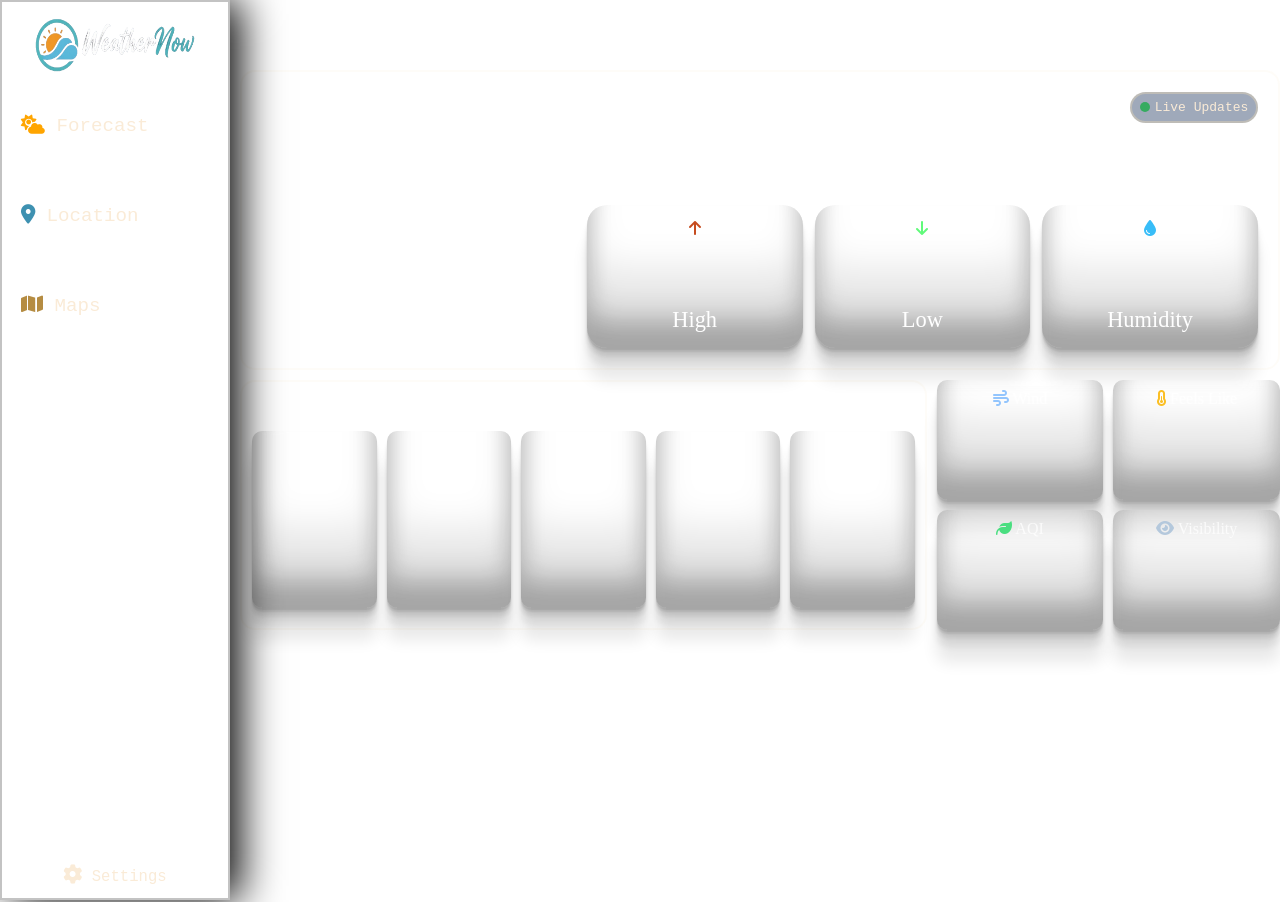
==== commit 3bb2c1da: "changes\" ====
--- a/index.html
+++ b/index.html
@@ -1,722 +1,104 @@
 <!doctype html>
 <html lang="en">
-
-<head>
+  <head>
     <meta charset="UTF-8" />
     <meta name="viewport" content="width=device-width, initial-scale=1.0" />
     <title>WeatherNow</title>
     <link rel="stylesheet" href="https://cdnjs.cloudflare.com/ajax/libs/font-awesome/6.7.2/css/all.min.css" />
-    <style>
-        * {
-            box-sizing: border-box;
-            margin: 0;
-          }
-          body {
-            display: flex;
-            height: 100vh;
-            overflow-y: hidden;
-            background-image: url(https://wallpaperaccess.com/full/941788.jpg);
-            background-repeat: no-repeat;
-            background-position-y: -100px;
-          }
-          .nav {
-            width: clamp(100px, 20vw, 230px);
-            height: 100vh;
-            /* overflow-wrap: anywhere; */
-            border: 2px solid rgba(0, 0, 0, 0.237);
-            backdrop-filter: blur(2px);
-            box-shadow: 10px 0 40px;
-          }
-          .logo {
-            height: 10%;
-            width: 100%;
-            border-radius: 10px;
-          }
-          .Forecast,
-          .Location,
-          .Maps {
-            font-size: clamp(1rem,2vw,1.2rem);
-
-            font-family: monospace;
-            border-radius: 10px;
-            padding: 9px;
-            text-decoration: none;
-            color: antiquewhite;
-          }
-          .pages {
-            padding: 10px;
-            display: flex;
-            flex-direction: column;
-            align-items: center;
-            height: 50%;
-            gap: 50px;
-          }
-          .settings {
-            padding-bottom: 15px;
-            height: 40%;
-    
-            display: flex;
-            flex-direction: column;
-            justify-content: end;
-          }
-          .settbtn {
-            font-size: larger;
-            font-family: monospace;
-            cursor: pointer;
-            background: none;
-            border: none;
-            color: antiquewhite;
-          }
-          input {
-            height: 10%;
-          }
-          a {
-            width: 100%;
-            /* text-align: center; */
-            padding-left: 3px;
-          }
-          a:hover {
-            background: rgba(255, 255, 255, 0.15);
-            backdrop-filter: blur(20px);
-            /* border: 2px solid rgba(245, 245, 220, 0.627); */
-          }
-          input::placeholder {
-            font-family:
-              "Trebuchet MS", "Lucida Sans Unicode", "Lucida Grande", "Lucida Sans",
-              Arial, sans-serif;
-            padding-left: 10px;
-          }
-          input:focus {
-            backdrop-filter: blur(2px);
-            color: white;
-            outline: none;
-            background-image: radial-gradient(
-              circle farthest-corner at 17.6% 50.7%,
-              rgba(25, 0, 184, 0.433) 0%,
-              rgba(0, 0, 0, 1) 90%
-            );
-          }
-          .container {
-            flex: 1;
-            overflow-x: hidden;
-            scrollbar-width: thin;
-            height: 100%;
-            width: 100%;
-            padding-top: 10px;
-            padding-left: 10px;
-            display: flex;
-            flex-direction: column;
-            align-items: center;
-            gap: 10px;
-          }
-          .Search {
-            padding-left: 10px;
-            padding-right: 10px;
-            background-color: rgba(182, 112, 20, 0);
-            backdrop-filter: blur(2px);
-            border: 3px solid rgba(222, 184, 135, 0.21);
-            height: 5vh;
-            width: 70%;
-            border-radius: 20px;
-            min-width: 105px;
-          }
-          .main {
-            display: grid;
-            grid-template-columns: 2fr 1fr;
-            grid-template-rows: 300px 250px;
-            gap: 10px;
-            height: 70%;
-            width: 100%;
-          }
-          .hero {
-            grid-column: 1/3;
-            border: 2px solid rgba(245, 222, 179, 0.289);
-            /* height: ; */
-            border-radius: 15px;
-            display: flex;
-            /* flex-direction: column; */
-            padding-left: 20px;
-          }
-          .temp {
-            padding-top: 20px;
-            width: 30%;
-            height: 100%;
-          }
-          .city-name {
-            text-shadow:
-              2px 2px 50px,
-              -2px -2px 50px;
-          }
-          .cel {
-            color: antiquewhite;
-            font-size: clamp(1rem, 10vw, 8rem);
-            line-height: 1;
-          }
-          .super {
-            width: 70%;
-            height: 100%;
-            padding: 20px;
-          }
-          .updates {
-            display: flex;
-            justify-content: end;
-            /* gap: 8px; */
-            height: 20%;
-          }
-          .live-text {
-            color: antiquewhite;
-            font-family: monospace;
-          }
-          .updatecon {
-            backdrop-filter: blur(2px);
-            border-radius: 20px;
-            background-color: #2c436774;
-            border: 2px solid rgba(245, 222, 179, 0.364);
-            min-width: 128px;
-            height: 60%;
-            display: flex;
-            align-items: center;
-            justify-content: center;
-            gap: 5px;
-          }
-          .live-dot {
-            width: 10px;
-            height: 10px;
-            background: #35ab60;
-            border-radius: 50%;
-            animation: pulse 1.5s infinite;
-          }
-          @keyframes pulse {
-            0%,
-            100% {
-              opacity: 1;
-            }
-            50% {
-              opacity: 0.4;
-            }
-          }
-          .description {
-            display: grid;
-            grid-template-columns: repeat(3, minmax(0, 1fr));
-            gap: 12px;
-            height: 80%;
-            width: 100%;
-    
-            align-items: end;
-          }
-          .detail-card {
-            /* width: 100%; */
-            height: 70%;
-            border-radius: 20px;
-            /* border: 2px solid rgba(245, 222, 179, 0.289); */
-            min-width: 0px;
-            display: flex;
-            backdrop-filter: blur(4px);
-            box-shadow:
-              rgba(0, 0, 0, 0.17) 0px -23px 25px 0px inset,
-              rgba(0, 0, 0, 0.15) 0px -36px 30px 0px inset,
-              rgba(0, 0, 0, 0.1) 0px -79px 40px 0px inset,
-              rgba(0, 0, 0, 0.06) 0px 2px 1px,
-              rgba(0, 0, 0, 0.09) 0px 4px 2px,
-              rgba(0, 0, 0, 0.09) 0px 8px 4px,
-              rgba(0, 0, 0, 0.09) 0px 16px 8px,
-              rgba(0, 0, 0, 0.09) 0px 32px 16px;
-            flex-direction: column;
-            justify-content: space-between;
-            align-items: center;
-    
-            padding: 15px;
-          }
-          .forecastcon {
-            display: flex;
-            flex-direction: column;
-            border-radius: 15px;
-            /* border: 2px solid rgba(245, 222, 179, 0.289); */
-            padding: 10px;
-          }
-          .forecast {
-            display: grid;
-            height: 90%;
-            grid-template-columns: repeat(5, 1fr);
-            align-items: center;
-            gap: 10px;
-          }
-          .forecast-text {
-            color: white;
-            font-family: monospace;
-            font-size: clamp(1rem, 2vw, 3rem);
-          }
-    
-          .stats {
-            border-radius: 15px;
-            /* padding: 10px; */
-            /* backdrop-filter: blur(2px); */
-            /* border: 2px solid rgba(245, 222, 179, 0.289); */
-            display: grid;
-            grid-template-columns: repeat(2, 1fr);
-            gap: 10px;
-          }
-          .stats-box {
-            /* border: 1px solid rgba(245, 222, 179, 0.289); */
-            border-radius: 10px;
-            backdrop-filter: blur(4px);
-            padding: 10px;
-            display: flex;
-            justify-content: space-between;
-            box-shadow:
-              rgba(0, 0, 0, 0.17) 0px -23px 25px 0px inset,
-              rgba(0, 0, 0, 0.15) 0px -36px 30px 0px inset,
-              rgba(0, 0, 0, 0.1) 0px -79px 40px 0px inset,
-              rgba(0, 0, 0, 0.06) 0px 2px 1px,
-              rgba(0, 0, 0, 0.09) 0px 4px 2px,
-              rgba(0, 0, 0, 0.09) 0px 8px 4px,
-              rgba(0, 0, 0, 0.09) 0px 16px 8px,
-              rgba(0, 0, 0, 0.09) 0px 32px 16px;
-            flex-direction: column;
-            align-items: center;
-          }
-          .days {
-            height: 90%;
-            /* min-width: 70px; */
-            border-radius: 10px;
-            display: flex;
-            flex-direction: column;
-            justify-content: center;
-            align-items: center;
-            backdrop-filter: blur(2px);
-            border: 1px solid rgba(245, 222, 179, 0.289);
-            padding: 10px;
-            box-shadow:
-              rgba(0, 0, 0, 0.17) 0px -23px 25px 0px inset,
-              rgba(0, 0, 0, 0.15) 0px -36px 30px 0px inset,
-              rgba(0, 0, 0, 0.1) 0px -79px 40px 0px inset,
-              rgba(0, 0, 0, 0.06) 0px 2px 1px,
-              rgba(0, 0, 0, 0.09) 0px 4px 2px,
-              rgba(0, 0, 0, 0.09) 0px 8px 4px,
-              rgba(0, 0, 0, 0.09) 0px 16px 8px,
-              rgba(0, 0, 0, 0.09) 0px 32px 16px;
-          }
-          .weekdays{
-            font-size: clamp(1rem, 2vw, 3rem);
-            color:rgba(255, 255, 255, 0.73);
-            font-family: monospace;
-          }
-          .weektemp{
-            color: white;
-          }
-          #icon {
-            height: 20px;
-          }
-          .search-box {
-            width: 70%;
-            height: 50px;
-    
-            display: flex;
-            align-items: center;
-            gap: 10px;
-    
-            padding: 15px;
-    
-            border-radius: 25px;
-    
-            background: rgba(255, 255, 255, 0.1);
-            backdrop-filter: blur(1px);
-          }
-    
-          .search-box i {
-            color: white;
-            font-size: 18px;
-          }
-    
-          .Search {
-            flex: 1;
-            border: none;
-            outline: none;
-            background: transparent;
-            color: white;
-            font-size: 16px;
-          }
-    
-          .Search::placeholder {
-            color: rgba(255, 255, 255, 0.7);
-          }
-          .settbtn i {
-            color: antiquewhite;
-            transition: transform 0.2s ease;
-          }
-          .settbtn i:hover {
-            color: #7991b5;
-            transform: rotate(70deg);
-          }
-    
-          .area {
-            color: antiquewhite;
-            font-size: 2.5cap;
-          }
-          .citybox {
-            height: 50%;
-            width: 50%;
-            display: flex;
-            flex-direction: column;
-          }
-          .tempbox {
-            height: 50%;
-            width: 50%;
-            display: flex;
-            flex-direction: column;
-            justify-content: center;
-          }
-          .weather-disc {
-            color: rgb(61, 124, 165);
-            font-family: monospace;
-            white-space: nowrap;
-            overflow: hidden;
-            text-overflow: ellipsis;
-          }
-          .hi,
-          .low,
-          .humidity {
-            color: white;
-            font-size: clamp(0.1rem, 2vw, 2rem);
-          }
-          .high-icon {
-            color: #c64c1f;
-            font-size: 1rem;
-          }
-    
-          .low-icon {
-            color: #60fa7a;
-            font-size: 1rem;
-          }
-          .fa-wind {
-            color: #93c5fd;
-          }
-          .fa-temperature-half {
-            color: #FBBF24;
-          }
-          .fa-eye {
-            color: #b4c8dc;
-          }
-          .fa-leaf {
-            color: #4ade80;
-          }
-          .dir,.feels,.quality,.visible{
-            color: white;
-          }
-          .wind,.like,.aqi,.visibility{
-            color: white;
-            font-size:  clamp(0.7rem, 2vw, 2rem);
-          }
-          @media (max-width: 1000px){
-        .main{
-            grid-template-columns: 1fr;
-            grid-template-rows: auto auto auto;
-        }
-    
-        .hero{
-            grid-column: auto;
-        }
-    }
-    </style>
-</head>
-
-<body>
-    <div class="nav">
-        <img src="logo.png" alt="" class="logo" />
-        <div class="pages">
-            <a href="index.html" class="Forecast">
-                <i class="fa-solid fa-cloud-sun" style="color: orange;"></i> Forecast
-            </a>
-            <a href="location.html" class="Location"><i class="fa-solid fa-location-dot" style="color: rgb(62, 145, 177);"></i> Location</a
-        >
-        <a href="map.html" class="Maps"><i class="fa-solid fa-map" style="color: rgb(181, 140, 66);"></i> Maps</a>
-        </div>
-        <div class="settings">
-            <button class="settbtn">
-                <i class="fa-solid fa-gear"></i> Settings
-            </button>
-        </div>
+    <link rel="stylesheet" href="style.css">
+  </head>
+  <body>
+    <div class="nav"><img src="logo.png" alt="" class="logo" />
+      <div class="pages"><a href="index.html" class="Forecast"><i class="fa-solid fa-cloud-sun" style="color: orange;"></i> Forecast </a><a href="location.html" class="Location"><i class="fa-solid fa-location-dot" style="color: rgb(62, 145, 177);"></i> Location</a><a href="map.html" class="Maps"><i class="fa-solid fa-map" style="color: rgb(181, 140, 66);"></i> Maps</a></div>
+      <div class="settings"><button class="settbtn"><i class="fa-solid fa-gear"></i> Settings </button></div>
     </div>
     <div class="container">
-        <div class="search-box">
-            <i class="fa-solid fa-magnifying-glass"></i>
-            <input type="text" placeholder="Search City..." class="Search" />
-        </div>
-        <div class="main">
-            <div class="hero">
-                <div class="temp">
-                    <div class="citybox">
-                        <h2 class="area">
-                <span class="city-name"></span>
-              </h2>
-                        <h3 class="weather-disc"></h3>
-                    </div>
-                    <div class="tempbox">
-                        <h1 class="cel"></h1></div>
-                </div>
-
-                <div class="super">
-                    <div class="updates">
-                        <div class="updatecon">
-                            <span class="live-dot"></span>
-                            <span class="live-text">Live Updates</span>
-                        </div>
-                    </div>
-                    <div class="description">
-                        <div class="detail-card">
-                            <i class="fa-solid fa-arrow-up high-icon"></i>
-                            <p class="hi"></p>
-                            <span style="
+      <div class="search-box"><i class="fa-solid fa-magnifying-glass"></i><input type="text" placeholder="Search City..." class="Search" /></div>
+      <div class="main">
+        <div class="hero">
+          <div class="temp">
+            <div class="citybox">
+              <h2 class="area"><span class="city-name"></span></h2>
+              <h3 class="weather-disc"></h3>
+            </div>
+            <div class="tempbox">
+              <h1 class="cel"></h1>
+            </div>
+          </div>
+          <div class="super">
+            <div class="updates">
+              <div class="updatecon"><span class="live-dot"></span><span class="live-text">Live Updates</span></div>
+            </div>
+            <div class="description">
+              <div class="detail-card"><i class="fa-solid fa-arrow-up high-icon"></i>
+                <p class="hi"></p><span style="
                     color: white;
                     font-size: medium;
                     font-size: clamp(0.1rem, 2vw, 1.4rem);
-                  ">High</span
-                >
+                  ">High</span>
               </div>
-
-              <div class="detail-card">
-                <i class="fa-solid fa-arrow-down low-icon"></i>
-                <p class="low"></p>
-
-                <span
-                  style="
+              <div class="detail-card"><i class="fa-solid fa-arrow-down low-icon"></i>
+                <p class="low"></p><span style="
                     color: white;
                     font-size: medium;
                     font-size: clamp(0.1rem, 2vw, 1.4rem);
-                  "
-                  >Low</span
-                >
+                  ">Low</span>
               </div>
-              <div class="detail-card">
-                <i class="fa-solid fa-droplet" style="color: #38bdf8"></i>
-                <p class="humidity"></p>
-                <span
-                  style="
+              <div class="detail-card"><i class="fa-solid fa-droplet" style="color: #38bdf8"></i>
+                <p class="humidity"></p><span style="
                     color: white;
                     font-size: medium;
                     font-size: clamp(0.1rem, 2vw, 1.4rem);
-                  "
-                  >Humidity</span
-                >
+                  ">Humidity</span>
               </div>
             </div>
           </div>
         </div>
-        <div class="forecastcon">
-          <span class="forecast-text">5 Days Forecast</span>
-                            <div class="forecast">
-                                <div class="days">
-                                                                                      
-                                </div>
-                                <div class="days">
-                                  
-                                </div>
-                                <div class="days">
-                                  
-                                </div>
-                                <div class="days">
-                                  
-                                </div>
-                                <div class="days">
-                                  
-                                </div>
-                            </div>
-                        </div>
-                        <div class="stats">
-                            <div class="stats-box">
-                                <span style="
+        <div class="forecastcon"><span class="forecast-text">5 Days Forecast</span>
+          <div class="forecast">
+            <div class="days"></div>
+            <div class="days"></div>
+            <div class="days"></div>
+            <div class="days"></div>
+            <div class="days"></div>
+          </div>
+        </div>
+        <div class="stats">
+          <div class="stats-box"><span style="
                 color: rgba(255, 255, 255, 0.719);
                 font-size: medium;
                 font-size: clamp(0.rem, 2vw, 1.4rem);
-              ">
-              <i class="fa-solid fa-wind"></i> Wind</span>
-                                <p class="wind"></p>
-                                <p class="dir"></p>
-                            </div>
-                            <div class="stats-box">
-                                <span style="
+              "><i class="fa-solid fa-wind"></i> Wind</span>
+            <p class="wind"></p>
+            <p class="dir"></p>
+          </div>
+          <div class="stats-box"><span style="
                 color: rgba(255, 255, 255, 0.719);
                 font-size: medium;
                 font-size: clamp(0.rem, 2vw, 1.4rem);
                 "><i class="fa-solid fa-temperature-half"></i></i> Feels Like</span>
-                                <p class="like"></p>
-                                <p class="feels"></p>
-                              </div>
-                              <div class="stats-box">
-                                <span style="
+            <p class="like"></p>
+            <p class="feels"></p>
+          </div>
+          <div class="stats-box"><span style="
                 color: rgba(255, 255, 255, 0.719);
                 font-size: medium;
                 font-size: clamp(0.rem, 2vw, 1.4rem);
               "><i class="fa-solid fa-leaf"></i> AQI</span>
-                                <p class="aqi"></p>
-                                <p class="quality"></p>
-                            </div>
-                            <div class="stats-box">
-                                <span style="
+            <p class="aqi"></p>
+            <p class="quality"></p>
+          </div>
+          <div class="stats-box"><span style="
                 color: rgba(255, 255, 255, 0.719);
                 font-size: medium;
                 font-size: clamp(0.rem, 2vw, 1.4rem);
               "><i class="fa-solid fa-eye"></i> Visibility</span>
-                                <p class="visibility"></p>
-                                <p class="visible"></p>
-                            </div>
-                        </div>
-                    </div>
-                </div>
-                <script>
-                    const search = document.querySelector(".Search");
-                      let city;
-                      search.addEventListener("keydown", function (e) {
-                        if (e.key === "Enter") {
-                          console.log(search.value);
-                          city = search.value;
-                          const apikey = "7c49ac95fc82605c796707d9c2a1af41";
-                          const url = `https://api.openweathermap.org/data/2.5/weather?q=${city}&appid=${apikey}&units=metric`;
-                          search.value = "";
-
-
-                          function getWindDirection(degree) {
-                            const directions = ["N", "NE", "E", "SE", "S", "SW", "W", "NW"];
-                            // Divide by 45 degrees, round it, and wrap it within the array length
-                            const index = Math.round(degree / 45) % 8;
-                            return directions[index];
-                          }
-
-
-                          function getVisibilityStatus(visibilityInMeters) {
-                            if (visibilityInMeters >= 5000) {
-                              return "Clear";
-                            } else if (visibilityInMeters >= 2000) {
-                              return "Moderate";
-                            } else if (visibilityInMeters >= 1000) {
-                              return "Poor";
-                            } else {
-                              return "Very Poor"; // Usually means heavy fog
-                            }
-                          }
-
-                          function getFeelsLikeStatus(temp) {
-                            if (temp >= 32) {
-                              return "Very Hot";
-                            } else if (temp >= 25) {
-                              return "Hot";
-                            } else if (temp >= 20) {
-                              return "Warm";
-                            } else if (temp >= 10) {
-                              return "Cool";
-                            } else if (temp >= 0) {
-                              return "Cold";
-                            } else {
-                              return "Freezing";
-                            }
-                          }
-                          fetch(url)
-                          .then((response) => response.json())
-                          .then((data) => {
-
-                            
-                              const desc = data.weather[0].description;
-                              document.querySelector(".weather-disc").textContent =
-                                desc.charAt(0).toUpperCase() + desc.slice(1);
-                
-                              document.querySelector(".cel").textContent =
-                                `${Math.round(data.main.temp)}°`;
-                
-                              document.querySelector(".city-name").innerHTML =
-                                `<i class="fa-solid fa-location-dot" style="color:rgb(62, 145, 177)"></i> ` + data.name;
-                
-                              document.querySelector(".hi").textContent =
-                                `${Math.round(data.main.temp_max)}°`;
-                
-                              document.querySelector(".low").textContent =
-                                `${Math.round(data.main.temp_min)}°`;
-                
-                              document.querySelector(".humidity").textContent =
-                                `${data.main.humidity}%`;
-                                
-
-                                const lon=data.coord.lon;
-                                const lat=data.coord.lat;
-                                const aqiqurl=`https://api.openweathermap.org/data/2.5/air_pollution?lat=${lat}&lon=${lon}&appid=${apikey}`;
-                              const token="1d9d95643863cddd57313445e5144b409d226be6";
-                              const aqiurl=`https://api.waqi.info/feed/geo:${lat};${lon}/?token=${token}`;
-                              // if(data.cod!=200){
-                                //   alert("City not found")
-                                // }
-                                fetch(aqiurl)
-                                .then((response)=> response.json())
-                                .then((aqiData)=>{
-                                  const aqi = aqiData.data.aqi;
-                                  console.log(aqiData)
-                                  console.log(aqi)
-                                  document.querySelector(".aqi").textContent = aqi;
-                                  
-                                });
-                                
-                                fetch(aqiqurl)
-                                  .then((response)=> response.json())
-                                  .then((aqiqData)=>{
-                                    const aqi = aqiqData.list[0].main.aqi;
-                                    console.log(aqiqData)
-                                    const qualities = [
-                                          "",
-                                          "Good",
-                                          "Fair",
-                                          "Moderate",
-                                          "Poor",
-                                          "Very Poor"
-                                        ];
-                  
-                                    document.querySelector(".quality").textContent =
-                                      qualities[aqi];
-                                });
-                                document.querySelector(".wind").textContent =
-                                `${data.wind.speed}m/s`;
-
-                                document.querySelector(".dir").textContent = getWindDirection(data.wind.deg);
-
-
-                              document.querySelector(".like").textContent =
-                                `${Math.round(data.main.feels_like)}°`;
-                
-                              document.querySelector(".feels").textContent=getFeelsLikeStatus(Math.round(data.main.feels_like))
-                
-                              document.querySelector(".visibility").textContent =
-                                `${(data.visibility / 1000).toFixed(1)} km`;
-
-                              document.querySelector(".visible").textContent =getVisibilityStatus(data.visibility);
-                              console.log(data)
-                              // console.log(data.main.temp_max)
-                              // console.log(data.main.temp_min)
-                              //   aqiData.list[0].main.aqi;\;
-
-                              //5 days forecast
-                              const forecasturl=`https://api.openweathermap.org/data/2.5/forecast?q=${city}&appid=${apikey}&units=metric`;
-                              fetch(forecasturl)
-                              .then((response)=>response.json())
-                              .then((forecastdata)=>{
-                                const dailyforecast=forecastdata.list.filter(item=>item.dt_txt.includes("12:00:00"))
-                                // const time=
-                                const daycards=document.querySelectorAll(".days")
-                                dailyforecast.forEach((day,index) => {
-                                  const date=new Date(day.dt_txt);
-
-                                  const weekday=date.toLocaleDateString("en-us",{
-                                    weekday:"short"
-                                  });
-
-                                  const icon = day.weather[0].icon;
-                                  const temp=Math.round(day.main.temp)
-                                  daycards[index].innerHTML=`
-                                    <span class="weekdays">${weekday}</span>
-                                  <img src="https://openweathermap.org/img/wn/${icon}@2x.png" style="height: clamp(0.4rem,7vw,4.5rem);width: clamp(0.4rem,7vw,4.5rem);">
-                                    <p class="weektemp">${temp}°C</p>`;
-                                });
-                              })
-                            });
-                        }
-                      });
-                </script>
-</body>
-
+            <p class="visibility"></p>
+            <p class="visible"></p>
+          </div>
+        </div>
+      </div>
+    </div>
+    <script src="script.js"></script>
+  </body>
 </html>
--- a/style.css
+++ b/style.css
@@ -0,0 +1,459 @@
+* {
+  box-sizing: border-box;
+  margin: 0;
+}
+
+body {
+  display: flex;
+  height: 100vh;
+  overflow-y: hidden;
+  background-image: url(https://wallpaperaccess.com/full/941788.jpg);
+  background-repeat: no-repeat;
+  background-position-y: -100px;
+}
+
+.nav {
+  width: clamp(100px, 20vw, 230px);
+  height: 100vh;
+  /* overflow-wrap: anywhere; */
+  border: 2px solid rgba(0, 0, 0, 0.237);
+  backdrop-filter: blur(2px);
+  box-shadow: 10px 0 40px;
+}
+
+.logo {
+  height: 10%;
+  width: 100%;
+  border-radius: 10px;
+}
+
+.Forecast,
+.Location,
+.Maps {
+  font-size: clamp(1rem, 2vw, 1.2rem);
+  font-family: monospace;
+  border-radius: 10px;
+  padding: 9px;
+  text-decoration: none;
+  color: antiquewhite;
+}
+
+.pages {
+  padding: 10px;
+  display: flex;
+  flex-direction: column;
+  align-items: center;
+  height: 50%;
+  gap: 50px;
+}
+
+.settings {
+  padding-bottom: 15px;
+  height: 40%;
+  display: flex;
+  flex-direction: column;
+  justify-content: end;
+}
+
+.settbtn {
+  font-size: larger;
+  font-family: monospace;
+  cursor: pointer;
+  background: none;
+  border: none;
+  color: antiquewhite;
+}
+
+input {
+  height: 10%;
+}
+
+a {
+  width: 100%;
+  /* text-align: center; */
+  padding-left: 3px;
+}
+
+a:hover {
+  background: rgba(255, 255, 255, 0.15);
+  backdrop-filter: blur(20px);
+  /* border: 2px solid rgba(245, 245, 220, 0.627); */
+}
+
+input::placeholder {
+  font-family:
+    "Trebuchet MS", "Lucida Sans Unicode", "Lucida Grande", "Lucida Sans",
+    Arial, sans-serif;
+  padding-left: 10px;
+}
+
+input:focus {
+  backdrop-filter: blur(2px);
+  color: white;
+  outline: none;
+  background-image: radial-gradient(
+    circle farthest-corner at 17.6% 50.7%,
+    rgba(25, 0, 184, 0.433) 0%,
+    rgba(0, 0, 0, 1) 90%
+  );
+}
+
+.container {
+  flex: 1;
+  /* overflow-x: hidden; */
+  scrollbar-width: thin;
+  height: 100%;
+  width: 100%;
+  padding-top: 10px;
+  padding-left: 10px;
+  display: flex;
+  flex-direction: column;
+  align-items: center;
+  gap: 10px;
+}
+
+.Search {
+  padding-left: 10px;
+  padding-right: 10px;
+  background-color: rgba(182, 112, 20, 0);
+  backdrop-filter: blur(2px);
+  border: 3px solid rgba(222, 184, 135, 0.21);
+  height: 5vh;
+  width: 70%;
+  border-radius: 20px;
+  min-width: 105px;
+}
+
+.main {
+  display: grid;
+  grid-template-columns: 2fr 1fr;
+  grid-template-rows: 300px 250px;
+  gap: 10px;
+  height: 70%;
+  width: 100%;
+}
+
+.hero {
+  grid-column: 1/3;
+  border: 2px solid rgba(245, 222, 179, 0.09);
+  /* height: ; */
+  border-radius: 15px;
+  display: flex;
+  /* flex-direction: column; */
+  padding-left: 20px;
+}
+
+.temp {
+  padding-top: 20px;
+  width: 30%;
+  height: 100%;
+}
+
+.city-name {
+  text-shadow:
+    2px 2px 50px,
+    -2px -2px 50px;
+}
+
+.cel {
+  color: antiquewhite;
+  font-size: clamp(1rem, 10vw, 8rem);
+  line-height: 1;
+}
+
+.super {
+  width: 70%;
+  height: 100%;
+  padding: 20px;
+}
+
+.updates {
+  display: flex;
+  justify-content: end;
+  /* gap: 8px; */
+  height: 20%;
+}
+
+.live-text {
+  color: antiquewhite;
+  font-family: monospace;
+}
+
+.updatecon {
+  backdrop-filter: blur(2px);
+  border-radius: 20px;
+  background-color: #2c436774;
+  border: 2px solid rgba(245, 222, 179, 0.364);
+  min-width: 128px;
+  height: 60%;
+  display: flex;
+  align-items: center;
+  justify-content: center;
+  gap: 5px;
+}
+
+.live-dot {
+  width: 10px;
+  height: 10px;
+  background: #35ab60;
+  border-radius: 50%;
+  animation: pulse 1.5s infinite;
+}
+
+@keyframes pulse {
+  0%,
+  100% {
+    opacity: 1;
+  }
+
+  50% {
+    opacity: 0.4;
+  }
+}
+
+.description {
+  display: grid;
+  grid-template-columns: repeat(3, minmax(0, 1fr));
+  gap: 12px;
+  height: 80%;
+  width: 100%;
+  align-items: end;
+}
+
+.detail-card {
+  /* width: 100%; */
+  height: 70%;
+  border-radius: 20px;
+  /* border: 2px solid rgba(245, 222, 179, 0.289); */
+  min-width: 0px;
+  display: flex;
+  backdrop-filter: blur(4px);
+  box-shadow:
+    rgba(0, 0, 0, 0.17) 0px -23px 25px 0px inset,
+    rgba(0, 0, 0, 0.15) 0px -36px 30px 0px inset,
+    rgba(0, 0, 0, 0.1) 0px -79px 40px 0px inset,
+    rgba(0, 0, 0, 0.06) 0px 2px 1px,
+    rgba(0, 0, 0, 0.09) 0px 4px 2px,
+    rgba(0, 0, 0, 0.09) 0px 8px 4px,
+    rgba(0, 0, 0, 0.09) 0px 16px 8px,
+    rgba(0, 0, 0, 0.09) 0px 32px 16px;
+  flex-direction: column;
+  justify-content: space-between;
+  align-items: center;
+  padding: 15px;
+}
+
+.forecastcon {
+  display: flex;
+  flex-direction: column;
+  border-radius: 15px;
+  border: 2px solid rgba(245, 222, 179, 0.09);
+  padding: 10px;
+}
+
+.forecast {
+  display: grid;
+  height: 90%;
+  grid-template-columns: repeat(5, 1fr);
+  align-items: center;
+  gap: 10px;
+}
+
+.forecast-text {
+  color: white;
+  font-family: monospace;
+  font-size: clamp(1rem, 2vw, 3rem);
+}
+
+.stats {
+  border-radius: 15px;
+  /* padding: 10px; */
+  /* backdrop-filter: blur(2px); */
+  /* border: 2px solid rgba(245, 222, 179, 0.289); */
+  display: grid;
+  grid-template-columns: repeat(2, 1fr);
+  gap: 10px;
+}
+
+.stats-box {
+  /* border: 1px solid rgba(245, 222, 179, 0.289); */
+  border-radius: 10px;
+  backdrop-filter: blur(4px);
+  padding: 10px;
+  display: flex;
+  justify-content: space-between;
+  box-shadow:
+    rgba(0, 0, 0, 0.17) 0px -23px 25px 0px inset,
+    rgba(0, 0, 0, 0.15) 0px -36px 30px 0px inset,
+    rgba(0, 0, 0, 0.1) 0px -79px 40px 0px inset,
+    rgba(0, 0, 0, 0.06) 0px 2px 1px,
+    rgba(0, 0, 0, 0.09) 0px 4px 2px,
+    rgba(0, 0, 0, 0.09) 0px 8px 4px,
+    rgba(0, 0, 0, 0.09) 0px 16px 8px,
+    rgba(0, 0, 0, 0.09) 0px 32px 16px;
+  flex-direction: column;
+  align-items: center;
+}
+
+.days {
+  height: 90%;
+  /* min-width: 70px; */
+  border-radius: 10px;
+  display: flex;
+  flex-direction: column;
+  justify-content: center;
+  align-items: center;
+  backdrop-filter: blur(2px);
+  /* border: 1px solid rgba(245, 222, 179, 0.289); */
+  padding: 10px;
+  box-shadow:
+    rgba(0, 0, 0, 0.17) 0px -23px 25px 0px inset,
+    rgba(0, 0, 0, 0.15) 0px -36px 30px 0px inset,
+    rgba(0, 0, 0, 0.1) 0px -79px 40px 0px inset,
+    rgba(0, 0, 0, 0.06) 0px 2px 1px,
+    rgba(0, 0, 0, 0.09) 0px 4px 2px,
+    rgba(0, 0, 0, 0.09) 0px 8px 4px,
+    rgba(0, 0, 0, 0.09) 0px 16px 8px,
+    rgba(0, 0, 0, 0.09) 0px 32px 16px;
+}
+
+.weekdays {
+  font-size: clamp(1rem, 2vw, 3rem);
+  color: rgba(255, 255, 255, 0.73);
+  font-family: monospace;
+}
+
+.weektemp {
+  color: white;
+}
+
+#icon {
+  height: 20px;
+}
+
+.search-box {
+  width: 70%;
+  height: 50px;
+  display: flex;
+  align-items: center;
+  gap: 10px;
+  padding: 15px;
+  border-radius: 25px;
+  background: rgba(255, 255, 255, 0.1);
+  backdrop-filter: blur(1px);
+}
+
+.search-box i {
+  color: white;
+  font-size: 18px;
+}
+
+.Search {
+  flex: 1;
+  border: none;
+  outline: none;
+  background: transparent;
+  color: white;
+  font-size: 16px;
+}
+
+.Search::placeholder {
+  color: rgba(255, 255, 255, 0.7);
+}
+
+.settbtn i {
+  color: antiquewhite;
+  transition: transform 0.2s ease;
+}
+
+.settbtn i:hover {
+  color: #7991b5;
+  transform: rotate(70deg);
+}
+
+.area {
+  color: antiquewhite;
+  font-size: 2.5cap;
+}
+
+.citybox {
+  height: 50%;
+  width: 50%;
+  display: flex;
+  flex-direction: column;
+}
+
+.tempbox {
+  height: 50%;
+  width: 50%;
+  display: flex;
+  flex-direction: column;
+  justify-content: center;
+}
+
+.weather-disc {
+  color: rgb(61, 124, 165);
+  font-family: monospace;
+  white-space: nowrap;
+  overflow: hidden;
+  text-overflow: ellipsis;
+}
+
+.hi,
+.low,
+.humidity {
+  color: white;
+  font-size: clamp(0.1rem, 2vw, 2rem);
+}
+
+.high-icon {
+  color: #c64c1f;
+  font-size: 1rem;
+}
+
+.low-icon {
+  color: #60fa7a;
+  font-size: 1rem;
+}
+
+.fa-wind {
+  color: #93c5fd;
+}
+
+.fa-temperature-half {
+  color: #fbbf24;
+}
+
+.fa-eye {
+  color: #b4c8dc;
+}
+
+.fa-leaf {
+  color: #4ade80;
+}
+
+.dir,
+.feels,
+.quality,
+.visible {
+  color: white;
+}
+
+.wind,
+.like,
+.aqi,
+.visibility {
+  color: white;
+  font-size: clamp(0.7rem, 2vw, 2rem);
+}
+
+@media (max-width: 1000px) {
+  .main {
+    grid-template-columns: 1fr;
+    grid-template-rows: auto auto auto;
+  }
+
+  .hero {
+    grid-column: auto;
+  }
+}
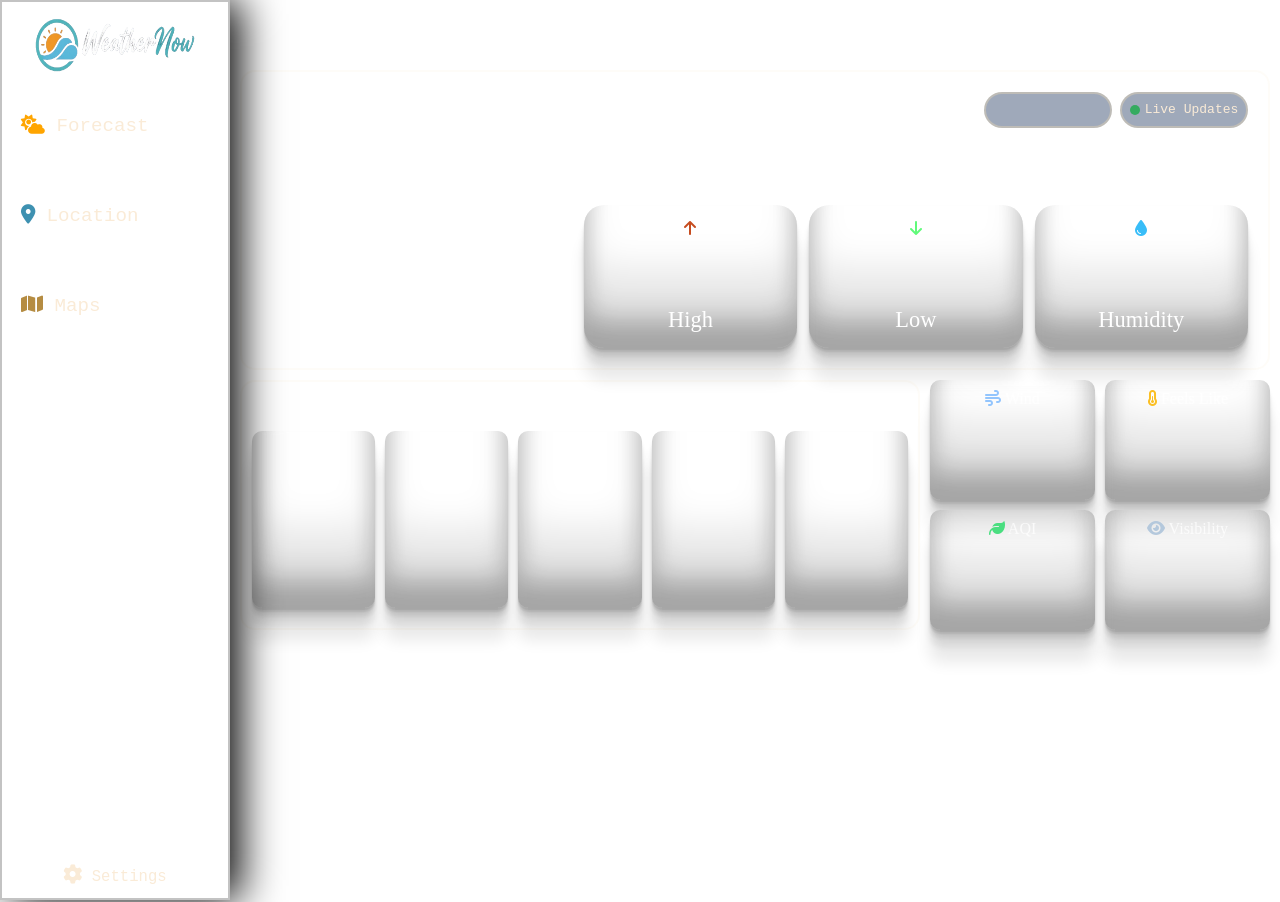
==== commit 38ced05c: "major changes" ====
--- a/index.html
+++ b/index.html
@@ -9,8 +9,12 @@
   </head>
   <body>
     <div class="nav"><img src="logo.png" alt="" class="logo" />
-      <div class="pages"><a href="index.html" class="Forecast"><i class="fa-solid fa-cloud-sun" style="color: orange;"></i> Forecast </a><a href="location.html" class="Location"><i class="fa-solid fa-location-dot" style="color: rgb(62, 145, 177);"></i> Location</a><a href="map.html" class="Maps"><i class="fa-solid fa-map" style="color: rgb(181, 140, 66);"></i> Maps</a></div>
-      <div class="settings"><button class="settbtn"><i class="fa-solid fa-gear"></i> Settings </button></div>
+      <div class="pages"><a href="index.html" class="Forecast"><i class="fa-solid fa-cloud-sun" style="color: orange;"></i> <span class="nav-text">Forecast</span></a>
+        <a href="location.html" class="Location"><i class="fa-solid fa-location-dot" style="color: rgb(62, 145, 177);"></i> <span class="nav-text">Location</span></a>
+        
+        <a href="map.html" class="Maps"><i class="fa-solid fa-map" style="color: rgb(181, 140, 66);"></i> <span class="nav-text">Maps</span></a>
+      </div>
+      <div class="settings"><button class="settbtn"><i class="fa-solid fa-gear"></i> <span class="nav-text">Settings </span></button></div>
     </div>
     <div class="container">
       <div class="search-box"><i class="fa-solid fa-magnifying-glass"></i><input type="text" placeholder="Search City..." class="Search" /></div>
@@ -27,6 +31,7 @@
           </div>
           <div class="super">
             <div class="updates">
+              <div class="time"><span class="timecon"></span></div>
               <div class="updatecon"><span class="live-dot"></span><span class="live-text">Live Updates</span></div>
             </div>
             <div class="description">
--- a/style.css
+++ b/style.css
@@ -7,13 +7,15 @@
   display: flex;
   height: 100vh;
   overflow-y: hidden;
-  background-image: url(https://wallpaperaccess.com/full/941788.jpg);
+  overflow-x: auto;
+  background-image: url('https://wallpaperaccess.com/full/941788.jpg');
   background-repeat: no-repeat;
-  background-position-y: -100px;
+  background-size: cover;
+  background-position: center;
 }
 
 .nav {
-  width: clamp(100px, 20vw, 230px);
+  width: clamp(80px, 20vw, 230px);
   height: 100vh;
   /* overflow-wrap: anywhere; */
   border: 2px solid rgba(0, 0, 0, 0.237);
@@ -106,6 +108,7 @@
   width: 100%;
   padding-top: 10px;
   padding-left: 10px;
+  padding-right: 10px;
   display: flex;
   flex-direction: column;
   align-items: center;
@@ -170,10 +173,26 @@
 .updates {
   display: flex;
   justify-content: end;
-  /* gap: 8px; */
+  gap: 8px;
   height: 20%;
-}
-
+
+}
+.time{
+  border: 2px solid rgba(245, 222, 179, 0.364);
+  /* padding:2px; */
+  border-radius: 20px;
+  background-color: #2c436774;
+  height: 70%;
+  display: flex;
+  min-width: 128px;
+  justify-content: center;
+  align-items: center;
+}
+.timecon{
+  color: antiquewhite;
+  font-family: monospace;
+
+}
 .live-text {
   color: antiquewhite;
   font-family: monospace;
@@ -185,11 +204,13 @@
   background-color: #2c436774;
   border: 2px solid rgba(245, 222, 179, 0.364);
   min-width: 128px;
-  height: 60%;
+  height: 70%;
   display: flex;
   align-items: center;
   justify-content: center;
   gap: 5px;
+  padding-top: 2px;
+  padding-bottom: 2px;
 }
 
 .live-dot {
@@ -457,3 +478,19 @@
     grid-column: auto;
   }
 }
+@media (max-width:521px){
+  .nav{
+    display: flex;
+    flex-direction: column;
+    justify-content: end;
+    width: auto;
+    
+  }
+  
+  .nav-text{
+    display: none;
+  }
+  .logo{
+    display: none;
+  }
+}
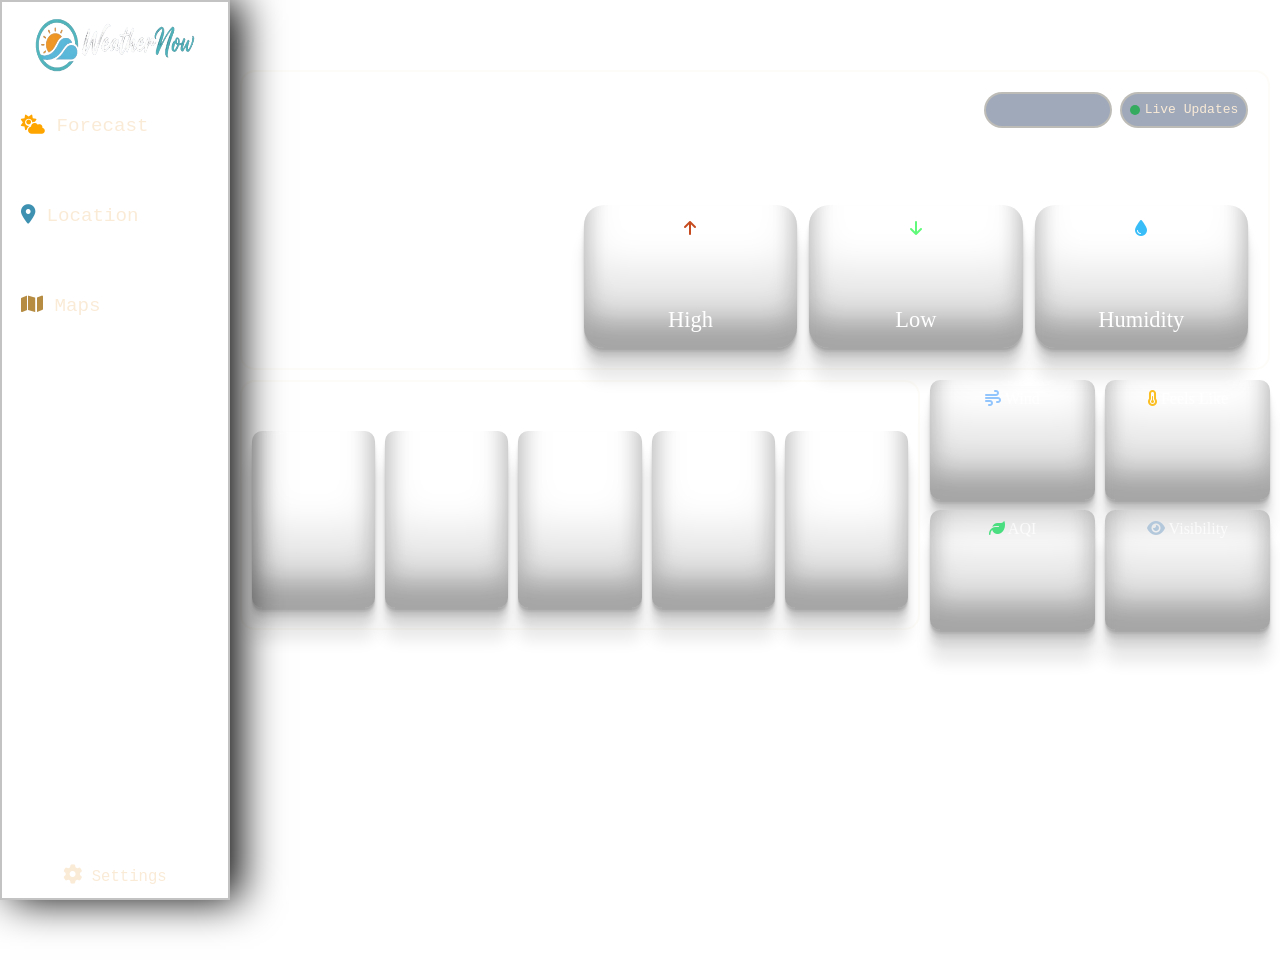
==== commit 7f46f1e6: "important changes" ====
--- a/index.html
+++ b/index.html
@@ -8,7 +8,7 @@
     <link rel="stylesheet" href="style.css">
   </head>
   <body>
-    <div class="nav"><img src="logo.png" alt="" class="logo" />
+    <div class="nav"><img src="logoo.png" alt="" class="logoo"><img src="logo.png" alt="" class="logo" />
       <div class="pages"><a href="index.html" class="Forecast"><i class="fa-solid fa-cloud-sun" style="color: orange;"></i> <span class="nav-text">Forecast</span></a>
         <a href="location.html" class="Location"><i class="fa-solid fa-location-dot" style="color: rgb(62, 145, 177);"></i> <span class="nav-text">Location</span></a>
         
--- a/style.css
+++ b/style.css
@@ -5,9 +5,8 @@
 
 body {
   display: flex;
-  height: 100vh;
-  overflow-y: hidden;
-  overflow-x: auto;
+  min-height: 100vh;
+  overflow: hidden;
   background-image: url('https://wallpaperaccess.com/full/941788.jpg');
   background-repeat: no-repeat;
   background-size: cover;
@@ -21,12 +20,16 @@
   border: 2px solid rgba(0, 0, 0, 0.237);
   backdrop-filter: blur(2px);
   box-shadow: 10px 0 40px;
+  flex-shrink: 0;
 }
 
 .logo {
   height: 10%;
   width: 100%;
   border-radius: 10px;
+}
+.logoo{
+  display: none;
 }
 
 .Forecast,
@@ -102,9 +105,9 @@
 
 .container {
   flex: 1;
-  /* overflow-x: hidden; */
+  
   scrollbar-width: thin;
-  height: 100%;
+  height: 100vh;
   width: 100%;
   padding-top: 10px;
   padding-left: 10px;
@@ -132,7 +135,7 @@
   grid-template-columns: 2fr 1fr;
   grid-template-rows: 300px 250px;
   gap: 10px;
-  height: 70%;
+  min-height: 100%;
   width: 100%;
 }
 
@@ -468,15 +471,29 @@
   font-size: clamp(0.7rem, 2vw, 2rem);
 }
 
-@media (max-width: 1000px) {
+@media (max-width: 431px) {
+  .container{
+    overflow-x: hidden;
+    overflow-y: auto;
+    width: auto;
+    height: auto;
+  }
   .main {
+    width: auto;
+    height: auto;
     grid-template-columns: 1fr;
     grid-template-rows: auto auto auto;
   }
-
+  
   .hero {
+    height: auto;
+    flex-direction: column;
     grid-column: auto;
   }
+  .temp,.super{
+    width: 100%;
+  }
+  
 }
 @media (max-width:521px){
   .nav{
@@ -486,7 +503,12 @@
     width: auto;
     
   }
-  
+  .logoo{
+    padding-bottom: 20px;
+    display: unset;
+    height: 80px;
+    width: 60px;
+  }
   .nav-text{
     display: none;
   }
